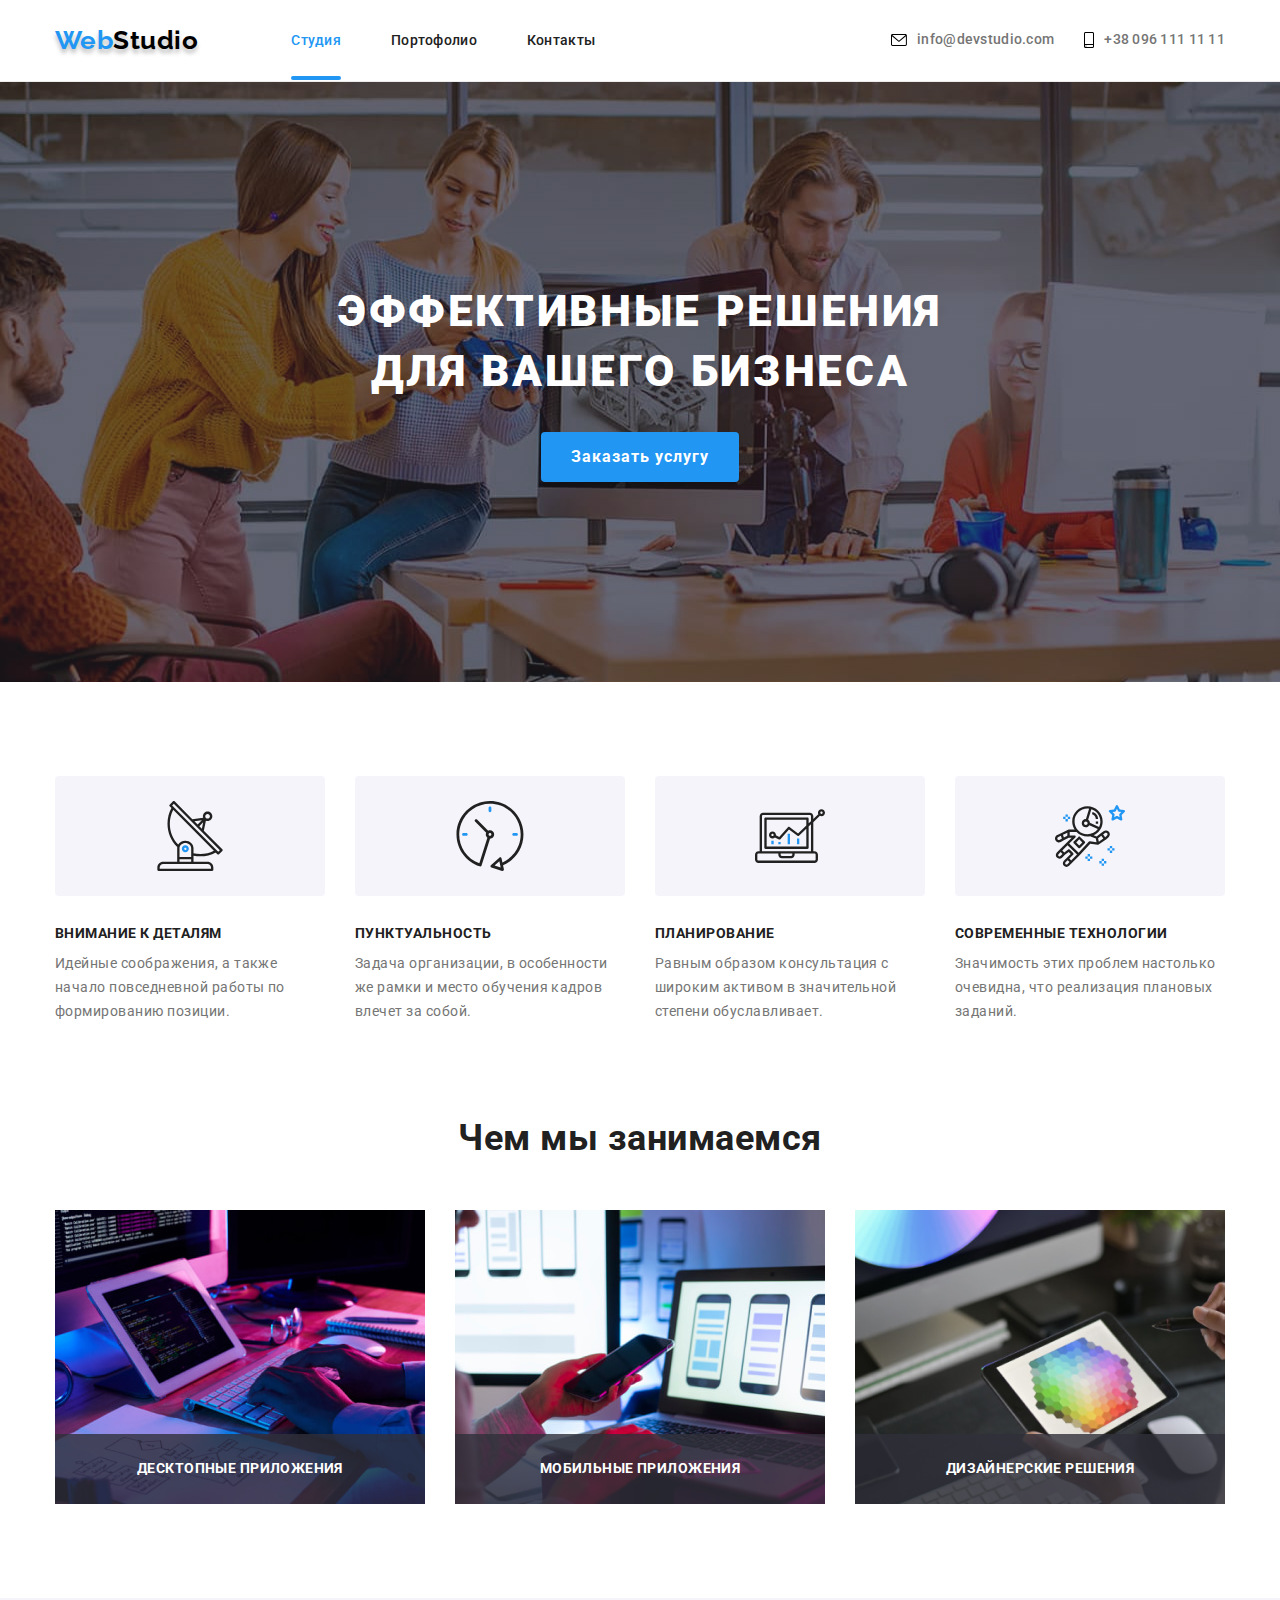
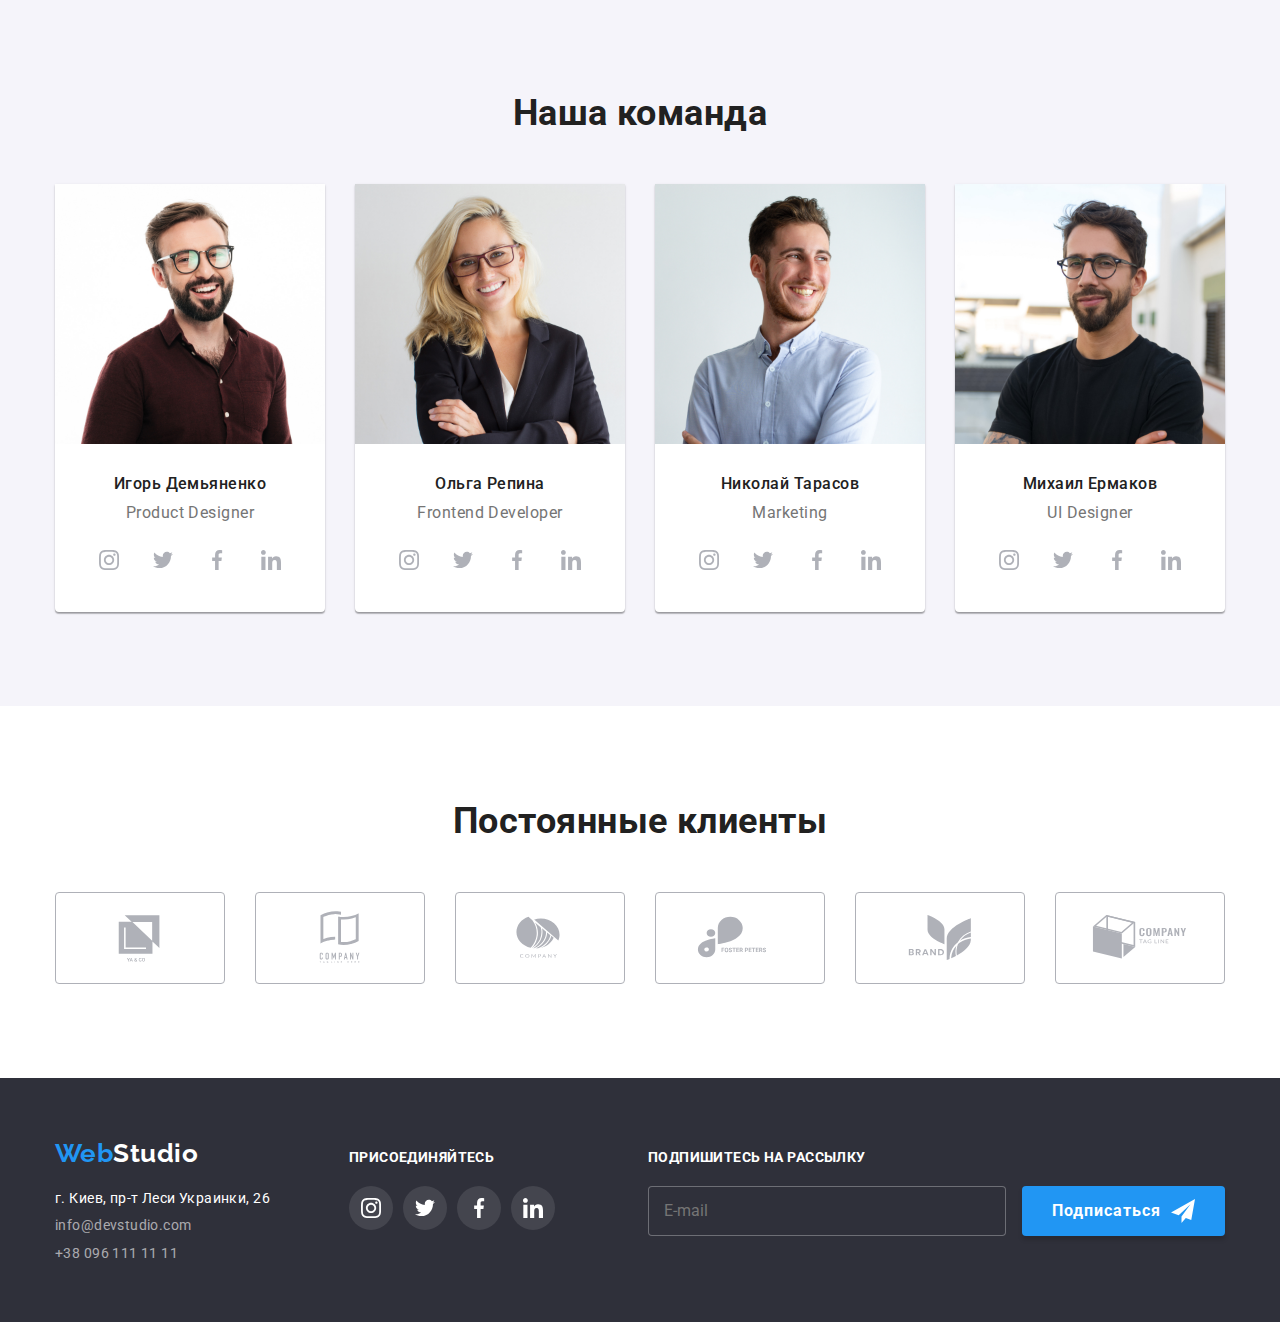
==== index.html @ 53c4ccf6 "Добавляет ДЗ7" ====
<!DOCTYPE html>
<html lang="ru">
<head>
    <meta charset="UTF-8">
    <meta http-equiv="X-UA-Compatible" content="IE=edge">
    <meta name="viewport" content="width=device-width, initial-scale=1.0">
    <title>Главная</title>
    <link rel="preconnect" href="https://fonts.googleapis.com">
    <link rel="preconnect" href="https://fonts.gstatic.com" crossorigin>
    <link href="https://fonts.googleapis.com/css2?family=Hurricane&family=Raleway:wght@700&family=Roboto:wght@400;500;700;900&display=swap"
        rel="stylesheet">
    <link rel="stylesheet" href="https://cdnjs.cloudflare.com/ajax/libs/modern-normalize/1.1.0/modern-normalize.min.css">
    <link rel="stylesheet" href="./css/main.min.css">
</head>
<body>


    <!--Шапка сайта-->
    <header class="page-header">
        <div class="container container__header">
            <a href="./index.html" class="logo"><span class="logo__web">Web</span>Studio</a>
            <nav>              
                <ul class="navigation">
                    <li class="navigation__item"><a href="./index.html" class="navigation__link navigation__link--current">Студия</a></li>
                    <li class="navigation__item"><a href="./portfolio.html" class="navigation__link">Портофолио</a></li>
                    <li class="navigation__item"><a href="" class="navigation__link">Контакты</a></li>
                </ul>
            </nav>
            <ul class="contacts-list">
                <li class="contacts-lis__item"><a href="mailto:info@devstudio.com" class="contacts-list__link">
                    <span class="contacts-list__icon">
                        <svg class="button-icon" width="16px" height="12px">
                            <use href="./images/icons.svg#icon-envelope"></use>
                        </svg>
                    </span>
                    info@devstudio.com</a></li>
                <li class="contacts-lis__item"><a href="tel:+380961111111" class="contacts-list__link">
                    <span class="contacts-list__icon">
                        <svg class="button-icon" width="10px" height="16px">
                            <use href="./images/icons.svg#icon-smartphone"></use>
                        </svg>
                    </span>
                    +38 096 111 11 11</a></li>
            </ul>
        </div>
    </header>

    <main>      
    <!--Основной заголовок сайта-->
    <section class="section-main">
        <div class="container">
            <h1 class="section-main__title">ЭФФЕКТИВНЫЕ РЕШЕНИЯ<br>ДЛЯ ВАШЕГО БИЗНЕСА</h1>
            <button type="button" class="button" data-modal-open>Заказать услугу</button>
        </div>
    </section>


    <!--Наши преимущества-->
    <section class="section">
        <div class="container">
            <h2 class="visually-hidden">Наши преимущества</h2>
            <ul class="advantages">
                <li class="advantages__item">
                    <div class="advantages__box">
                        <svg width="70px" height="70px">
                            <use href="./images/icons.svg#icon-antenna"></use>
                        </svg>
                    </div>
                    <h3 class="advantages__title">Внимание к деталям</h3>
                    <p class="advantages__text">Идейные соображения, а также начало повседневной работы по формированию позиции.</p>
                </li>

                <li class="advantages__item">
                    <div class="advantages__box">
                        <svg width="70px" height="70px">
                            <use href="./images/icons.svg#icon-clock"></use>
                        </svg>
                    </div>
                    <h3 class="advantages__title">Пунктуальность</h3>
                    <p class="advantages__text">Задача организации, в особенности же рамки и место обучения кадров влечет за собой.</p>
                </li>
                    
                <li class="advantages__item">
                    <div class="advantages__box">
                        <svg width="70px" height="70px">
                            <use href="./images/icons.svg#icon-diagram"></use>
                        </svg>
                    </div>
                    <h3 class="advantages__title">Планирование</h3>
                    <p class="advantages__text">Равным образом консультация с широким активом в значительной степени обуславливает.</p>
                </li>
                    
                <li class="advantages__item">
                    <div class="advantages__box">
                        <svg width="70px" height="70px">
                            <use href="./images/icons.svg#icon-astronaut"></use>
                        </svg>
                    </div>
                    <h3 class="advantages__title">Современные технологии</h3>
                    <p class="advantages__text">Значимость этих проблем настолько очевидна, что реализация плановых заданий.</p>
                </li>
            </ul>
        </div>
    </section>

    <!--Чем мы зпнимаемся-->
    <section class="section section--no-padding-top">
        <div class="container">
            <h2 class="section__title">Чем мы занимаемся</h2>
            <ul class="activity">
                <li class="activity__item"> 
                    <img src="./images/activities11.jpg" alt="Разработка сайтов"
                        width="370">
                    <div class="activity__card">
                        <p class="activity__content">Десктопные приложения</p>
                    </div>
                </li>

                <li class="activity__item">
                    <img src="./images/activities22.jpg" alt="Разработка мобильных приложений"
                        width="370">
                    <div class="activity__card">
                        <p class="activity__content">Мобильные приложения</p>
                    </div>
                </li>
                
                <li class="activity__item">
                    <img src="./images/activities33.jpg" alt="Разработка приложений для планшетов"
                        width="370">
                    <div class="activity__card">
                        <p class="activity__content">Дизайнерские решения</p>
                    </div>
                </li>
            </ul>
        </div>
    </section>
    
    <!--Наша команда-->
    <section class="section section--another-background">
        <div class="container">
            <h2 class="section__title">Наша команда</h2>
            <ul class="team">
                <li class="team-item">
                    <div>
                        <img src="./images/demyanenko.jpg" alt="Игорь Демьяненко"
                            width="270">
                    </div>
                    <div class="team__card">
                        <h3 class="team__title">Игорь Демьяненко</h3>
                        <p class="team__text">Product Designer</p>

                        <ul class="social">
                            <li class="social__item">
                                <a href="" class="social__link" aria-label="instagram">
                                    <span class="visually-hidden">Instagram</span>
                                    <svg class="social-icon" width="20px" height="20px">
                                        <use href="./images/icons.svg#icon-instagram"></use>
                                     </svg>
                                </a>
                            </li>

                            <li class="social__item">
                                <a href="" class="social__link" aria-label="twitter">
                                    <span class="visually-hidden">Twitter</span>
                                    <svg class="social-icon" width="20px" height="20px">
                                        <use href="./images/icons.svg#icon-twitter"></use>
                                    </svg>
                                </a>
                            </li>

                            <li class="social__item">
                                <a href="" class="social__link" aria-label="facebook">
                                    <span class="visually-hidden">Facebook</span>
                                    <svg class="social-icon" width="20px" height="20px">
                                        <use href="./images/icons.svg#icon-facebook"></use>
                                    </svg>
                                </a>
                            </li>

                            <li class="social__item">
                                <a href="" class="social__link" aria-label="linkedin">
                                    <span class="visually-hidden">Linkedin</span>
                                    <svg class="social-icon" width="20px" height="20px">
                                        <use href="./images/icons.svg#icon-linkedin"></use>
                                    </svg>
                                </a>
                            </li>

                        </ul>
                    </div>
                </li>

                <li class="team-item">
                    <div>
                        <img src="./images/repina.jpg" alt="Ольга Репина"
                                width="270">
                    </div>
                    <div class="team__card">
                        <h3 class="team__title">Ольга Репина</h3>
                        <p class="team__text">Frontend Developer</p>

                        <ul class="social">
                            <li class="social__item">
                                <a href="" class="social__link" aria-label="instagram">
                                    <span class="visually-hidden">Instagram</span>
                                    <svg class="social-icon" width="20px" height="20px">
                                        <use href="./images/icons.svg#icon-instagram"></use>
                                    </svg>
                                </a>
                            </li>
                        
                            <li class="social__item">
                                <a href="" class="social__link" aria-label="twitter">
                                    <span class="visually-hidden">Twitter</span>
                                    <svg class="social-icon" width="20px" height="20px">
                                        <use href="./images/icons.svg#icon-twitter"></use>
                                    </svg>
                                </a>
                            </li>
                        
                            <li class="social__item">
                                <a href="" class="social__link" aria-label="facebook">
                                    <span class="visually-hidden">Facebook</span>
                                    <svg class="social-icon" width="20px" height="20px">
                                        <use href="./images/icons.svg#icon-facebook"></use>
                                    </svg>
                                </a>
                            </li>
                        
                            <li class="social__item">
                                <a href="" class="social__link" aria-label="linkedin">
                                    <span class="visually-hidden">Linkedin</span>
                                    <svg class="social-icon" width="20px" height="20px">
                                        <use href="./images/icons.svg#icon-linkedin"></use>
                                    </svg>
                                </a>
                            </li>
                        </ul>

                    </div>
                </li>

                <li class="team-item">
                    <div>
                        <img src="./images/trasov.jpg" alt="Николай Тарасов"
                                width="270">
                    </div>
                    <div class="team__card">
                        <h3 class="team__title">Николай Тарасов</h3>
                        <p class="team__text">Marketing</p>

                        <ul class="social">
                            <li class="social__item">
                                <a href="" class="social__link" aria-label="instagram">
                                    <span class="visually-hidden">Instagram</span>
                                    <svg class="social-icon" width="20px" height="20px">
                                        <use href="./images/icons.svg#icon-instagram"></use>
                                    </svg>
                                </a>
                            </li>
                        
                            <li class="social__item">
                                <a href="" class="social__link" aria-label="twitter">
                                    <span class="visually-hidden">Twitter</span>
                                    <svg class="social-icon" width="20px" height="20px">
                                        <use href="./images/icons.svg#icon-twitter"></use>
                                    </svg>
                                </a>
                            </li>
                        
                            <li class="social__item">
                                <a href="" class="social__link" aria-label="facebook">
                                    <span class="visually-hidden">Facebook</span>
                                    <svg class="social-icon" width="20px" height="20px">
                                        <use href="./images/icons.svg#icon-facebook"></use>
                                    </svg>
                                </a>
                            </li>
                        
                            <li class="social__item">
                                <a href="" class="social__link" aria-label="linkedin">
                                    <span class="visually-hidden">Linkedin</span>
                                    <svg class="social-icon" width="20px" height="20px">
                                        <use href="./images/icons.svg#icon-linkedin"></use>
                                    </svg>
                                </a>
                            </li>
                        </ul>

                    </div>
                </li>

                <li class="team-item">
                    <div>
                        <img src="./images/ermakov.jpg" alt="Михаил Ермаков"
                                width="270">
                    </div>
                    <div class="team__card">
                        <h3 class="team__title">Михаил Ермаков</h3>
                        <p class="team__text">UI Designer</p>

                        <ul class="social">
                            <li class="social__item">
                                <a href="" class="social__link" aria-label="instagram">
                                    <span class="visually-hidden">Instagram</span>
                                    <svg class="social-icon" width="20px" height="20px">
                                        <use href="./images/icons.svg#icon-instagram"></use>
                                    </svg>
                                </a>
                            </li>
                        
                            <li class="social__item">
                                <a href="" class="social__link" aria-label="twitter">
                                    <span class="visually-hidden">Twitter</span>
                                    <svg class="social-icon" width="20px" height="20px">
                                        <use href="./images/icons.svg#icon-twitter"></use>
                                    </svg>
                                </a>
                            </li>
                        
                            <li class="social__item">
                                <a href="" class="social__link" aria-label="facebook">
                                    <span class="visually-hidden">Facebook</span>
                                    <svg class="social-icon" width="20px" height="20px">
                                        <use href="./images/icons.svg#icon-facebook"></use>
                                    </svg>
                                </a>
                            </li>
                        
                            <li class="social__item">
                                <a href="" class="social__link" aria-label="linkedin">
                                    <span class="visually-hidden">Linkedin</span>
                                    <svg class="social-icon" width="20px" height="20px">
                                        <use href="./images/icons.svg#icon-linkedin"></use>
                                    </svg>
                                </a>
                            </li>
                        </ul>

                    </div>
                </li>

            </ul>
        </div>
    </section>
    
<!-- Постоянные клиенты -->
    <section class="section">
        <div class="container">
            <h2 class="section__title">Постоянные клиенты</h2>
            <ul class="clients">
                <li class="clients__item">
                    <a href="" class="clients__link" aria-label="client1">
                        <span class="visually-hidden">Client1</span>
                        <svg class="icon" width="106px" height="60px">
                            <use href="./images/icons.svg#icon-client1"></use>
                        </svg>
                    </a>
                </li>

                <li class="clients__item">
                    <a href="" class="clients__link" aria-label="client2">
                        <span class="visually-hidden">Client2</span>
                        <svg class="icon" width="106px" height="60px">
                            <use href="./images/icons.svg#icon-client2"></use>
                        </svg>
                    </a>
                </li>

                <li class="clients__item">
                    <a href="" class="clients__link" aria-label="client3">
                        <span class="visually-hidden">Client3</span>
                        <svg class="icon" width="106px" height="60px">
                            <use href="./images/icons.svg#icon-client3"></use>
                        </svg>
                    </a>
                </li>

                <li class="clients__item">
                    <a href="" class="clients__link" aria-label="client4">
                        <span class="visually-hidden">Client4</span>
                        <svg class="icon" width="106px" height="60px">
                            <use href="./images/icons.svg#icon-client4"></use>
                        </svg>
                    </a>
                </li>

                <li class="clients__item">
                    <a href="" class="clients__link" aria-label="client5">
                        <span class="visually-hidden">Client5</span>
                        <svg class="icon" width="106px" height="60px">
                            <use href="./images/icons.svg#icon-client5"></use>
                        </svg>
                    </a>
                </li>

                <li class="clients__item">
                    <a href="" class="clients__link" aria-label="client6">
                        <span class="visually-hidden">Client6</span>
                        <svg class="icon" width="106px" height="60px">
                            <use href="./images/icons.svg#icon-client6"></use>
                        </svg>
                    </a>
                </li>
            </ul>

        </div>
    </section>
    </main>

    <!--Подвал с контактами-->
    <footer class="section-footer">
        <div class="container container--footer">
            <div class="container-contacts">
                <a href="./index.html" class="logo-footer"><span class="logo__web">Web</span>Studio</a>
                    <address>
                        <ul class="footer-contacts">
                            <li class="footer-contacts__item">
                                <a href="https://www.google.com.ua/maps/place/%D0%B1%D1%83%D0%BB.+%D0%9B%D0%B5%D1%81%D0%B8+%D0%A3%D0%BA%D1%80%D0%B0%D0%B8%D0%BD%D0%BA%D0%B8,+26,+%D0%9A%D0%B8%D0%B5%D0%B2,+02000/@50.4265807,30.5361971,17z/data=!3m1!4b1!4m5!3m4!1s0x40d4cf0e033ecbe9:0x57a4dffefec77da0!8m2!3d50.4265807!4d30.5383859?hl=ru"
                                    target="_blank" title="Карта Google" class="footer-contacts__address">г. Киев, пр-т Леси Украинки, 26 </a>
                            </li>
                            <li class="footer-contacts__item">
                                <a href="mailto:info@devstudio.com" class="footer-contacts__link">info@devstudio.com</a><br />
                            </li>
                            <li class="footer-contacts__item">
                                <a href="tel:+380961111111" class="footer-contacts__link">+38 096 111 11 11</a>
                            </li>
                        </ul>
                    </address>
            </div>
           
            <div class="footer-join">
                <p class="footer-join__title">Присоединяйтесь</p>
                <ul class="social">
                    <li class="social__item">
                        <a href="" class="footer-join__icon" aria-label="instagram">
                            <span class="visually-hidden">Instagram</span>
                            <svg class="social-icon" width="20px" height="20px">
                                <use href="./images/icons.svg#icon-instagram"></use>
                            </svg>
                        </a>
                    </li>
                
                    <li class="social__item">
                        <a href="" class="footer-join__icon" aria-label="twitter">
                            <span class="visually-hidden">Twitter</span>
                            <svg class="social-icon" width="20px" height="20px">
                                <use href="./images/icons.svg#icon-twitter"></use>
                            </svg>
                        </a>
                    </li>
                
                    <li class="social__item">
                        <a href="" class="footer-join__icon" aria-label="facebook">
                            <span class="visually-hidden">Facebook</span>
                            <svg class="social-icon" width="20px" height="20px">
                                <use href="./images/icons.svg#icon-facebook"></use>
                            </svg>
                        </a>
                    </li>
                
                    <li class="social__item">
                        <a href="" class="footer-join__icon" aria-label="linkedin">
                            <span class="visually-hidden">Linkedin</span>
                            <svg class="social-icon" width="20px" height="20px">
                                <use href="./images/icons.svg#icon-linkedin"></use>
                            </svg>
                        </a>
                    </li>
                </ul>
            </div>

            <!-- Подписка в футере -->
            <div class="subscription">
                <p class="footer-join__title">Подпишитесь на рассылку</p>
                <form>
                    <label for="email"></label>
                    <input class="subscription__input" type="email" name="subscription" id="email" placeholder="E-mail">
                    <button class="button" type="submit">
                        Подписаться
                        <svg class="button-icon social-icon--left" width="24px" height="24px">
                            <use href="./images/icons.svg#icon-send"></use>
                        </svg>
                    </button>
                </form>
            </div>

        </div>
    </footer>

    <!-- Модальное окно -->
    <div class="backdrop is-hidden" data-modal>
        <div class="modal">
            <button class="button-close" data-modal-close> 
                <svg class="button-close__icon" width="18px" height="18px">
                <use href="./images/icons.svg#icon-close"></use>
            </svg>
            </button>
            <h2 class="modal__title">Оставьте свои данные, мы вам перезвоним</h2>
            <form class="form">
                <div class="form-field">
                    <label class="form-field__label" for="name">Имя</label>
                    <div class="form-field__block">
                        <input class="form-field__input" type="text" name="username" id="name">
                        <svg class="form-field__icon" width="12px" height="12px">
                            <use href="./images/icons.svg#icon-name"></use>
                        </svg>
                    </div>
                </div>

                <div class="form-field">
                    <label class="form-field__label" for="tel">Телефон</label>
                    <div class="form-field__block">
                        <input class="form-field__input" type="tel" name="phone-numbe" id="tel">
                        <svg class="form-field__icon" width="12px" height="12px">
                            <use href="./images/icons.svg#icon-tell"></use>
                        </svg>
                    </div>
                </div>

                <div class="form-field">
                    <label class="form-field__label" for="mail">Почта</label>
                    <div class="form-field__block">
                        <input class="form-field__input" type="email" name="email" id="mail">
                        <svg class="form-field__icon" width="12px" height="12px">
                            <use href="./images/icons.svg#icon-mail"></use>
                        </svg>
                    </div>
                </div>

                <div class="form-field form-field--comment">
                    <label class="form-field__label" for="comment">Комментарий</label>
                    <textarea class="form-field__textarea" name="comment" id="comment" placeholder="Введите текст"></textarea>
                </div>

                <div class="form-checkbox">
                    <label class="form-checkbox__label" for="agreement">
                        <input class="form-checkbox__input" type="checkbox" name="agreement" value="yes" id="agreement">
                        <svg class="form-checkbox__icon" width="16px" height="15px">
                            <use href="./images/icons.svg#icon-check"></use>
                        </svg>
                        Соглашаюсь с рассылкой и принимаю <a class="form-checkbox__link" href=""> Условия договора</a>
                    </label>
                </div>

                <button class="button button--modal" type="submit">Отправить</button>

            </form>
        </div>
    </div>

    <script src="./js/modal.js"></script>

</body>
</html>
---- css/main.min.css ----
html{-webkit-box-sizing:border-box;box-sizing:border-box}*,*::before *::after{-webkit-box-sizing:inherit;box-sizing:inherit}body{background-color:#fff;color:#757575;font-family:'Roboto', sans-serif;letter-spacing:0.03em}img{display:block;max-width:100%;height:auto}button{font-family:inherit;cursor:pointer}.container{width:100%;max-width:1200px;padding-left:15px;padding-right:15px;margin-left:auto;margin-right:auto}.section,.section--another-background{padding-top:94px;padding-bottom:94px}.social-icon,.social-icon--left,.icon{fill:currentColor}.navigation,.contacts-list,.advantages,.activity,.team,.social,.clients,.footer-contacts,.button-list,.card-list{padding:0;margin:0;list-style:none}.logo,.logo-footer{color:#000;text-decoration:none;font-family:'Raleway', sans-serif;font-weight:700;font-size:26px;line-height:1.19}.visually-hidden{position:absolute;width:1px;height:1px;margin:-1px;padding:0px;border:0px;white-space:nowrap;-webkit-clip-path:inset(100%);clip-path:inset(100%);clip:rect(0 0 0 0);overflow:hidden}.page-header{padding-top:25px;padding-bottom:25px;border-bottom:1px solid #ECECEC}.container__header{display:-webkit-box;display:-ms-flexbox;display:flex;-webkit-box-align:center;-ms-flex-align:center;align-items:center}.navigation{display:-webkit-box;display:-ms-flexbox;display:flex;-webkit-box-align:center;-ms-flex-align:center;align-items:center}.navigation__item:not(:last-child){margin-right:50px}.navigation__link{color:#212121;text-decoration:none;font-weight:500;font-size:14px;line-height:1.14;letter-spacing:0.02em;padding-top:32px;padding-bottom:32px;-webkit-transition-property:color;transition-property:color;-webkit-transition-duration:250ms;transition-duration:250ms;-webkit-transition-timing-function:cubic-bezier(0.4, 0, 0.2, 1);transition-timing-function:cubic-bezier(0.4, 0, 0.2, 1)}.navigation__link:hover,.navigation__link:focus{position:relative;color:#2196f3}.navigation__link--current{position:relative;color:#2196f3}.navigation__link--current::after{content:'';position:absolute;left:0;bottom:0;display:block;width:100%;height:4px;background-color:#2196f3;border-radius:2px}.contacts-list{display:-webkit-box;display:-ms-flexbox;display:flex;margin-left:auto}.contacts-list__icon{display:-webkit-box;display:-ms-flexbox;display:flex;margin-right:10px}.contacts-lis__item:not(:last-child){margin-right:30px}.contacts-list__link{display:-webkit-box;display:-ms-flexbox;display:flex;-webkit-box-align:center;-ms-flex-align:center;align-items:center;color:#757575;text-decoration:none;font-weight:500;font-size:14px;line-height:1.14;letter-spacing:0.02em;-webkit-transition-property:color;transition-property:color;-webkit-transition-duration:250ms;transition-duration:250ms;-webkit-transition-timing-function:cubic-bezier(0.4, 0, 0.2, 1);transition-timing-function:cubic-bezier(0.4, 0, 0.2, 1)}.contacts-list__link:hover,.contacts-list__link:focus{color:#2196f3}.logo{margin-right:93px;text-shadow:0px 4px 4px rgba(0,0,0,0.25)}.logo__web{color:#2196f3}.logo-footer{color:#fff;margin-bottom:20px;display:-webkit-box;display:-ms-flexbox;display:flex}.section-main__title{color:#fff;font-weight:900;font-size:44px;line-height:1.36;letter-spacing:0.06em;text-transform:uppercase;margin-top:0px;margin-bottom:30px}.section-main{max-width:1600px;margin-right:auto;margin-left:auto;padding:200px 0;text-align:center;background-color:#C4C4C4;background-image:-webkit-gradient(linear, left top, right top, from(rgba(47,48,58,0.4)), to(rgba(47,48,58,0.4))),url("../images/hero.jpg");background-image:linear-gradient(to right, rgba(47,48,58,0.4), rgba(47,48,58,0.4)),url("../images/hero.jpg");background-repeat:no-repeat;background-size:cover;background-position:center}.button,.button--secondary{display:-webkit-inline-box;display:-ms-inline-flexbox;display:inline-flex;-webkit-box-align:center;-ms-flex-align:center;align-items:center;text-align:center;margin-right:auto;margin-left:auto;padding:10px 30px;font-weight:700;font-size:16px;line-height:1.88;letter-spacing:0.06em;color:#fff;background-color:#2196f3;-webkit-box-shadow:0px 4px 4px rgba(0,0,0,0.15);box-shadow:0px 4px 4px rgba(0,0,0,0.15);border-radius:4px;border:none;-webkit-transition-property:background-color;transition-property:background-color;-webkit-transition-duration:250ms;transition-duration:250ms;-webkit-transition-timing-function:cubic-bezier(0.4, 0, 0.2, 1);transition-timing-function:cubic-bezier(0.4, 0, 0.2, 1)}.button:hover,.button--secondary:hover,.button:focus,.button--secondary:focus{background-color:#188CE8}.advantages{display:-webkit-box;display:-ms-flexbox;display:flex}.advantages__item:not(:last-child){margin-right:30px}.advantages__box{display:-webkit-box;display:-ms-flexbox;display:flex;-webkit-box-pack:center;-ms-flex-pack:center;justify-content:center;-webkit-box-align:center;-ms-flex-align:center;align-items:center;width:270px;height:120px;background-color:#f5f4fa;border-radius:4px;margin-bottom:30px;margin-top:0px}.advantages__title{color:#212121;font-weight:700;font-size:14px;line-height:1.14;text-transform:uppercase;margin-top:0px;margin-bottom:10px}.advantages__text{font-size:14px;line-height:1.71;margin-top:0px;margin-bottom:0px}.section--no-padding-top{padding-top:0px}.section__title{color:#212121;font-weight:700;font-size:36px;line-height:1.17;text-align:center;margin-top:0px;margin-bottom:50px}.activity{display:-webkit-box;display:-ms-flexbox;display:flex;-webkit-box-pack:justify;-ms-flex-pack:justify;justify-content:space-between}.activity__content{font-weight:700;font-size:14px;line-height:1.14;letter-spacing:0.03em;text-transform:uppercase;color:#fff;margin:0px}.activity__item{position:relative}.activity__card{display:-webkit-box;display:-ms-flexbox;display:flex;-webkit-box-align:center;-ms-flex-align:center;align-items:center;-webkit-box-pack:center;-ms-flex-pack:center;justify-content:center;width:370px;height:70px;background:rgba(47,48,58,0.8);position:absolute;bottom:0;right:0}.section--another-background{background-color:#f5f4fa}.team{display:-webkit-box;display:-ms-flexbox;display:flex}.team-item{background:#fff;-webkit-box-shadow:0px 1px 3px rgba(0,0,0,0.12),0px 1px 1px rgba(0,0,0,0.14),0px 2px 1px rgba(0,0,0,0.2);box-shadow:0px 1px 3px rgba(0,0,0,0.12),0px 1px 1px rgba(0,0,0,0.14),0px 2px 1px rgba(0,0,0,0.2);border-radius:0px 0px 4px 4px}.team-item:not(:last-child){margin-right:30px}.team__card{padding-top:30px;padding-bottom:30px}.team__title{color:#212121;font-weight:500;font-size:16px;line-height:1.19;text-align:center;margin-top:0px;margin-bottom:10px}.team__text{font-size:16px;line-height:1.19;text-align:center;margin-top:0px;margin-bottom:16px}.social{display:-webkit-box;display:-ms-flexbox;display:flex;-webkit-box-pack:center;-ms-flex-pack:center;justify-content:center}.social__link,.footer-join__icon{display:-webkit-box;display:-ms-flexbox;display:flex;-webkit-box-pack:center;-ms-flex-pack:center;justify-content:center;-webkit-box-align:center;-ms-flex-align:center;align-items:center;margin:0px;padding:0px;width:44px;height:44px;border:none;border-radius:50%;background-color:#fff;color:#AFB1B8;-webkit-transition-property:background-color, color;transition-property:background-color, color;-webkit-transition-duration:250ms;transition-duration:250ms;-webkit-transition-timing-function:cubic-bezier(0.4, 0, 0.2, 1);transition-timing-function:cubic-bezier(0.4, 0, 0.2, 1)}.social__link:hover,.footer-join__icon:hover,.social__link:focus,.footer-join__icon:focus{background-color:#2196f3;color:#fff}.social__item:not(:last-child){margin-right:10px}.clients{display:-webkit-box;display:-ms-flexbox;display:flex;-webkit-box-pack:center;-ms-flex-pack:center;justify-content:center}.clients__link{display:-webkit-box;display:-ms-flexbox;display:flex;-webkit-box-pack:center;-ms-flex-pack:center;justify-content:center;-webkit-box-align:center;-ms-flex-align:center;align-items:center;margin:0px;padding:0px;width:170px;height:92px;background-color:#fff;border:1px solid #AFB1B8;border-radius:4px;color:#AFB1B8;-webkit-transition-property:border, color;transition-property:border, color;-webkit-transition-duration:250ms;transition-duration:250ms;-webkit-transition-timing-function:cubic-bezier(0.4, 0, 0.2, 1);transition-timing-function:cubic-bezier(0.4, 0, 0.2, 1)}.clients__link:hover,.clients__link:focus{border:1px solid #2196f3;color:#2196f3}.clients__item:not(:last-child){margin-right:30px}.section-footer{background-color:#2f303a;padding-top:60px;padding-bottom:60px}.container--footer{display:-webkit-box;display:-ms-flexbox;display:flex;-webkit-box-align:baseline;-ms-flex-align:baseline;align-items:baseline}.container-contacts{margin-right:70px;-webkit-box-flex:1;-ms-flex-positive:1;flex-grow:1}.footer-contacts__item:not(:last-child){margin-bottom:9px}.footer-contacts__link{font-style:normal;font-size:14px;letter-spacing:0.03em;color:rgba(255,255,255,0.6);text-decoration:none;-webkit-transition-property:color;transition-property:color;-webkit-transition-duration:250ms;transition-duration:250ms;-webkit-transition-timing-function:cubic-bezier(0.4, 0, 0.2, 1);transition-timing-function:cubic-bezier(0.4, 0, 0.2, 1)}.footer-contacts__link:hover,.footer-contacts__link:focus{color:#2196f3}.footer-contacts__address{font-style:normal;color:#fff;font-size:14px;letter-spacing:0.03em;text-decoration:none;-webkit-transition-property:color;transition-property:color;-webkit-transition-duration:250ms;transition-duration:250ms;-webkit-transition-timing-function:cubic-bezier(0.4, 0, 0.2, 1);transition-timing-function:cubic-bezier(0.4, 0, 0.2, 1)}.footer-contacts__address:hover,.footer-contacts__address:focus{color:#2196f3}.footer-join{margin-right:93px}.footer-join__title{font-weight:700;font-size:14px;line-height:1.14;letter-spacing:0.03em;text-transform:uppercase;color:#fff;margin-bottom:20px;margin-top:0px}.footer-join__icon{background-color:rgba(255,255,255,0.1);color:#fff}.subscription__input{width:358px;height:50px;padding:15px;border:1px solid rgba(255,255,255,0.3);border-radius:4px;font-size:16px;color:rgba(255,255,255,0.6);background-color:#2f303a;margin-right:12px}.social-icon--left{margin-left:10px}.backdrop{position:fixed;top:0;left:0;width:100%;height:100%;background:rgba(0,0,0,0.2);opacity:1;-webkit-transition:opacity 250ms cubic-bezier(0.4, 0, 0.2, 1),visibility 250ms cubic-bezier(0.4, 0, 0.2, 1);transition:opacity 250ms cubic-bezier(0.4, 0, 0.2, 1),visibility 250ms cubic-bezier(0.4, 0, 0.2, 1)}.backdrop.is-hidden{opacity:0;pointer-events:none;visibility:hidden;overflow:auto}.backdrop.is-hidden .modal{-webkit-transform:translate(-50%, -50%) scale(0.9);transform:translate(-50%, -50%) scale(0.9)}.modal{position:absolute;top:50%;left:50%;width:528px;padding:40px;background:#fff;-webkit-box-shadow:0px 1px 3px rgba(0,0,0,0.12),0px 1px 1px rgba(0,0,0,0.14),0px 2px 1px rgba(0,0,0,0.2);box-shadow:0px 1px 3px rgba(0,0,0,0.12),0px 1px 1px rgba(0,0,0,0.14),0px 2px 1px rgba(0,0,0,0.2);border-radius:4px;-webkit-transform:translate(-50%, -50%) scale(1);transform:translate(-50%, -50%) scale(1);-webkit-transition:-webkit-transform 250ms cubic-bezier(0.4, 0, 0.2, 1);transition:-webkit-transform 250ms cubic-bezier(0.4, 0, 0.2, 1);transition:transform 250ms cubic-bezier(0.4, 0, 0.2, 1);transition:transform 250ms cubic-bezier(0.4, 0, 0.2, 1), -webkit-transform 250ms cubic-bezier(0.4, 0, 0.2, 1)}.button-close{position:absolute;top:8px;right:8px;display:-webkit-box;display:-ms-flexbox;display:flex;-webkit-box-align:center;-ms-flex-align:center;align-items:center;-webkit-box-pack:center;-ms-flex-pack:center;justify-content:center;width:30px;height:30px;border:1px solid rgba(0,0,0,0.1);border-radius:50%;padding:0;background-color:#fff}.button-close__icon{fill:#212121;-webkit-transition-property:fill;transition-property:fill;-webkit-transition-duration:250ms;transition-duration:250ms;-webkit-transition-timing-function:cubic-bezier(0.4, 0, 0.2, 1);transition-timing-function:cubic-bezier(0.4, 0, 0.2, 1)}.button-close:hover .button-close__icon,.button-close:focus .button-close__icon{fill:#2196f3}.modal__title{text-align:center;font-style:normal;font-weight:700;font-size:20px;line-height:1.15;letter-spacing:0.03em;color:#212121;margin-top:0px;margin-bottom:12px}.form-field{display:-webkit-box;display:-ms-flexbox;display:flex;-webkit-box-orient:vertical;-webkit-box-direction:normal;-ms-flex-direction:column;flex-direction:column;margin-bottom:10px}.form-field__label{font-size:12px;line-height:1.17;letter-spacing:0.01em;color:#757575;margin-bottom:4px}.form-field__input{padding:11px 12px 11px 42px;border:1px solid rgba(33,33,33,0.2);-webkit-box-sizing:border-box;box-sizing:border-box;border-radius:4px;width:100%;-webkit-transition-property:border;transition-property:border;-webkit-transition-duration:250ms;transition-duration:250ms;-webkit-transition-timing-function:cubic-bezier(0.4, 0, 0.2, 1);transition-timing-function:cubic-bezier(0.4, 0, 0.2, 1)}.form-field__input:hover,.form-field__input:focus{border:1px solid #2196f3}.form-field--comment{margin-bottom:20px}.form-field__block{position:relative;display:-webkit-box;display:-ms-flexbox;display:flex}.form-field__icon{position:absolute;top:50%;left:15px;-webkit-transform:translateY(-50%);transform:translateY(-50%);fill:#212121;-webkit-transition-property:fill;transition-property:fill;-webkit-transition-duration:250ms;transition-duration:250ms;-webkit-transition-timing-function:cubic-bezier(0.4, 0, 0.2, 1);transition-timing-function:cubic-bezier(0.4, 0, 0.2, 1)}.form-field__input:hover ~ .form-field__icon,.form-field__input:focus ~ .form-field__icon{fill:#2196f3}.form-field__textarea{padding:12px 16px;border:1px solid rgba(33,33,33,0.2);-webkit-box-sizing:border-box;box-sizing:border-box;border-radius:4px;resize:none;height:120px;-webkit-transition-property:border;transition-property:border;-webkit-transition-duration:250ms;transition-duration:250ms;-webkit-transition-timing-function:cubic-bezier(0.4, 0, 0.2, 1);transition-timing-function:cubic-bezier(0.4, 0, 0.2, 1)}.form-field__textarea:hover,.form-field__textarea:focus{border:1px solid #2196f3}.form-field__textarea::-webkit-input-placeholder{font-size:12px;line-height:1.17;letter-spacing:0.01em;color:rgba(117,117,117,0.5)}.form-field__textarea:-ms-input-placeholder{font-size:12px;line-height:1.17;letter-spacing:0.01em;color:rgba(117,117,117,0.5)}.form-field__textarea::-ms-input-placeholder{font-size:12px;line-height:1.17;letter-spacing:0.01em;color:rgba(117,117,117,0.5)}.form-field__textarea::placeholder{font-size:12px;line-height:1.17;letter-spacing:0.01em;color:rgba(117,117,117,0.5)}.form-checkbox{margin-bottom:30px}.form-checkbox__label{display:-webkit-box;display:-ms-flexbox;display:flex;-webkit-box-align:center;-ms-flex-align:center;align-items:center;-webkit-box-pack:center;-ms-flex-pack:center;justify-content:center;font-size:14px;line-height:1.71;letter-spacing:0.03em;color:#757575}.form-checkbox__link{color:#2196f3;padding-left:2px}.form-checkbox__icon{border:1px solid #212121;border-radius:2px;fill:#fff;margin-right:7px}.form-checkbox__input:checked+.form-checkbox__icon{fill:#fff;background-color:#2196f3;border-color:#2196f3;background-origin:border-box}.form-checkbox__input{position:absolute;width:1px;height:1px;margin:-1px;padding:0px;border:0px;white-space:nowrap;-webkit-clip-path:inset(100%);clip-path:inset(100%);clip:rect(0 0 0 0);overflow:hidden}.button--modal{display:block;padding:10px 55px}.button-list{display:-webkit-box;display:-ms-flexbox;display:flex;-webkit-box-pack:center;-ms-flex-pack:center;justify-content:center;margin-bottom:51px}.button-list__item:not(:last-child){margin-right:8px}.button--secondary{color:#212121;background-color:#f5f4fa;font-weight:500;font-size:16px;line-height:1.63;padding:6px 22px;-webkit-transition-property:color, background-color, -webkit-box-shadow;transition-property:color, background-color, -webkit-box-shadow;transition-property:color, background-color, box-shadow;transition-property:color, background-color, box-shadow, -webkit-box-shadow;-webkit-transition-duration:250ms;transition-duration:250ms;-webkit-transition-timing-function:cubic-bezier(0.4, 0, 0.2, 1);transition-timing-function:cubic-bezier(0.4, 0, 0.2, 1)}.button--secondary:hover,.button--secondary:focus{color:#fff;background-color:#2196f3;-webkit-box-shadow:0px 3px 1px rgba(0,0,0,0.1),0px 1px 2px rgba(0,0,0,0.08),0px 2px 2px rgba(0,0,0,0.12);box-shadow:0px 3px 1px rgba(0,0,0,0.1),0px 1px 2px rgba(0,0,0,0.08),0px 2px 2px rgba(0,0,0,0.12)}.card-list{display:-webkit-box;display:-ms-flexbox;display:flex;-ms-flex-wrap:wrap;flex-wrap:wrap}.card-list__item{-ms-flex-preferred-size:calc((100% - 60px) / 3);flex-basis:calc((100% - 60px) / 3);margin-right:30px;margin-bottom:30px}.card-list__item:nth-child(3n){margin-right:0}.card-list__item:nth-last-child(-n+3){margin-bottom:0}.card-work{display:block;color:#757575;text-decoration:none;background-color:#fff;border:1px solid #EEEEEE;-webkit-box-sizing:border-box;box-sizing:border-box;-webkit-transition-property:-webkit-box-shadow;transition-property:-webkit-box-shadow;transition-property:box-shadow;transition-property:box-shadow, -webkit-box-shadow;-webkit-transition-duration:250ms;transition-duration:250ms;-webkit-transition-timing-function:cubic-bezier(0.4, 0, 0.2, 1);transition-timing-function:cubic-bezier(0.4, 0, 0.2, 1)}.card-work:hover,.card-work:focus{-webkit-box-shadow:0px 1px 1px rgba(0,0,0,0.12),0px 4px 4px rgba(0,0,0,0.06),1px 4px 6px rgba(0,0,0,0.16);box-shadow:0px 1px 1px rgba(0,0,0,0.12),0px 4px 4px rgba(0,0,0,0.06),1px 4px 6px rgba(0,0,0,0.16)}.card-work__article{padding:20px 24px}.card-work__title{color:#212121;font-weight:700;font-size:18px;line-height:2;letter-spacing:0.06em;margin-top:0px;margin-bottom:4px}.card-work__category{font-size:16px;line-height:1.88;margin-top:0px;margin-bottom:0px}.card-work__thumb{position:relative;overflow:hidden}.card-work__description{font-weight:400;font-size:18px;line-height:1.56;letter-spacing:0.03em;color:#fff}.card-work___overlay{position:absolute;top:0;left:0;display:-webkit-box;display:-ms-flexbox;display:flex;-webkit-box-align:center;-ms-flex-align:center;align-items:center;-webkit-box-pack:center;-ms-flex-pack:center;justify-content:center;padding:63px 24px;width:100%;height:100%;background-color:rgba(33,150,243,0.9);-webkit-transform:translateY(100%);transform:translateY(100%);-webkit-transition:-webkit-transform 250ms cubic-bezier(0.4, 0, 0.2, 1);transition:-webkit-transform 250ms cubic-bezier(0.4, 0, 0.2, 1);transition:transform 250ms cubic-bezier(0.4, 0, 0.2, 1);transition:transform 250ms cubic-bezier(0.4, 0, 0.2, 1), -webkit-transform 250ms cubic-bezier(0.4, 0, 0.2, 1)}.card-work:hover .card-work___overlay,.card-work:focus .card-work___overlay{-webkit-transform:translateY(0);transform:translateY(0)}
/*# sourceMappingURL=main.min.css.map */
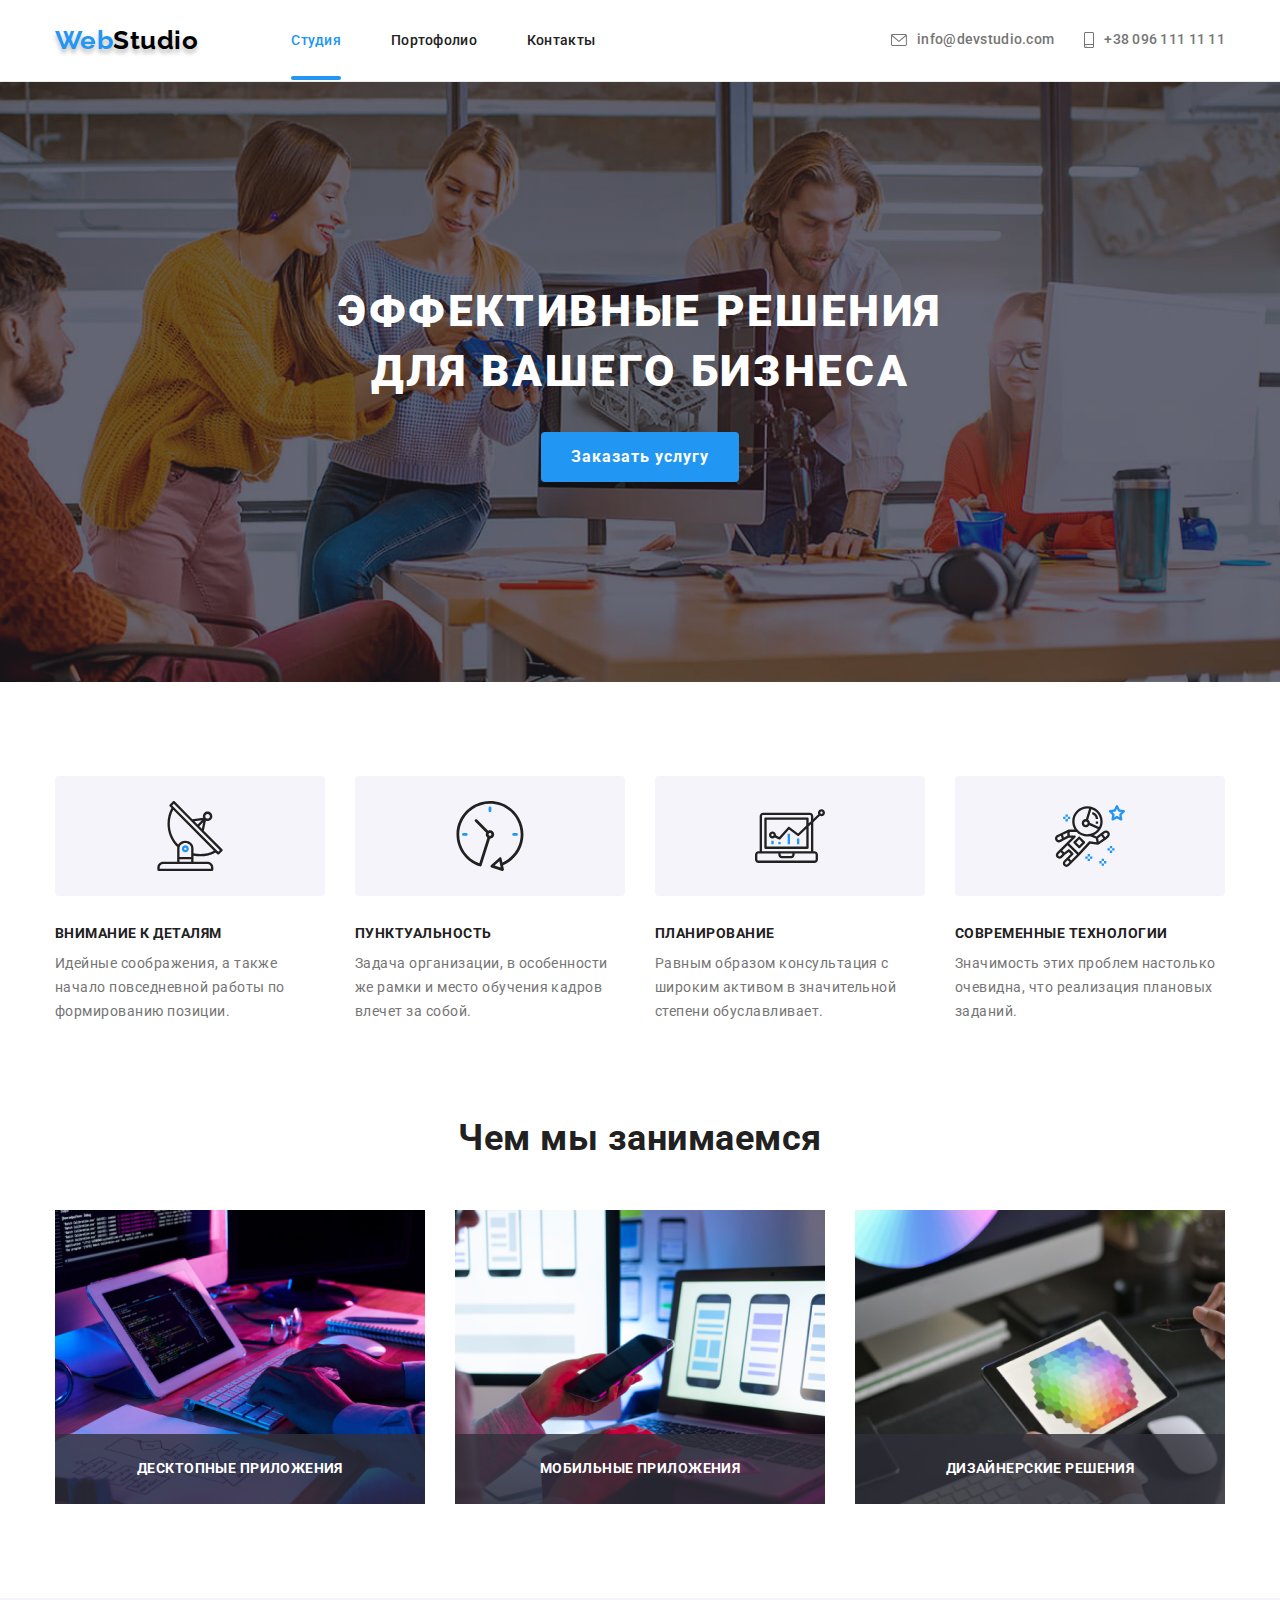
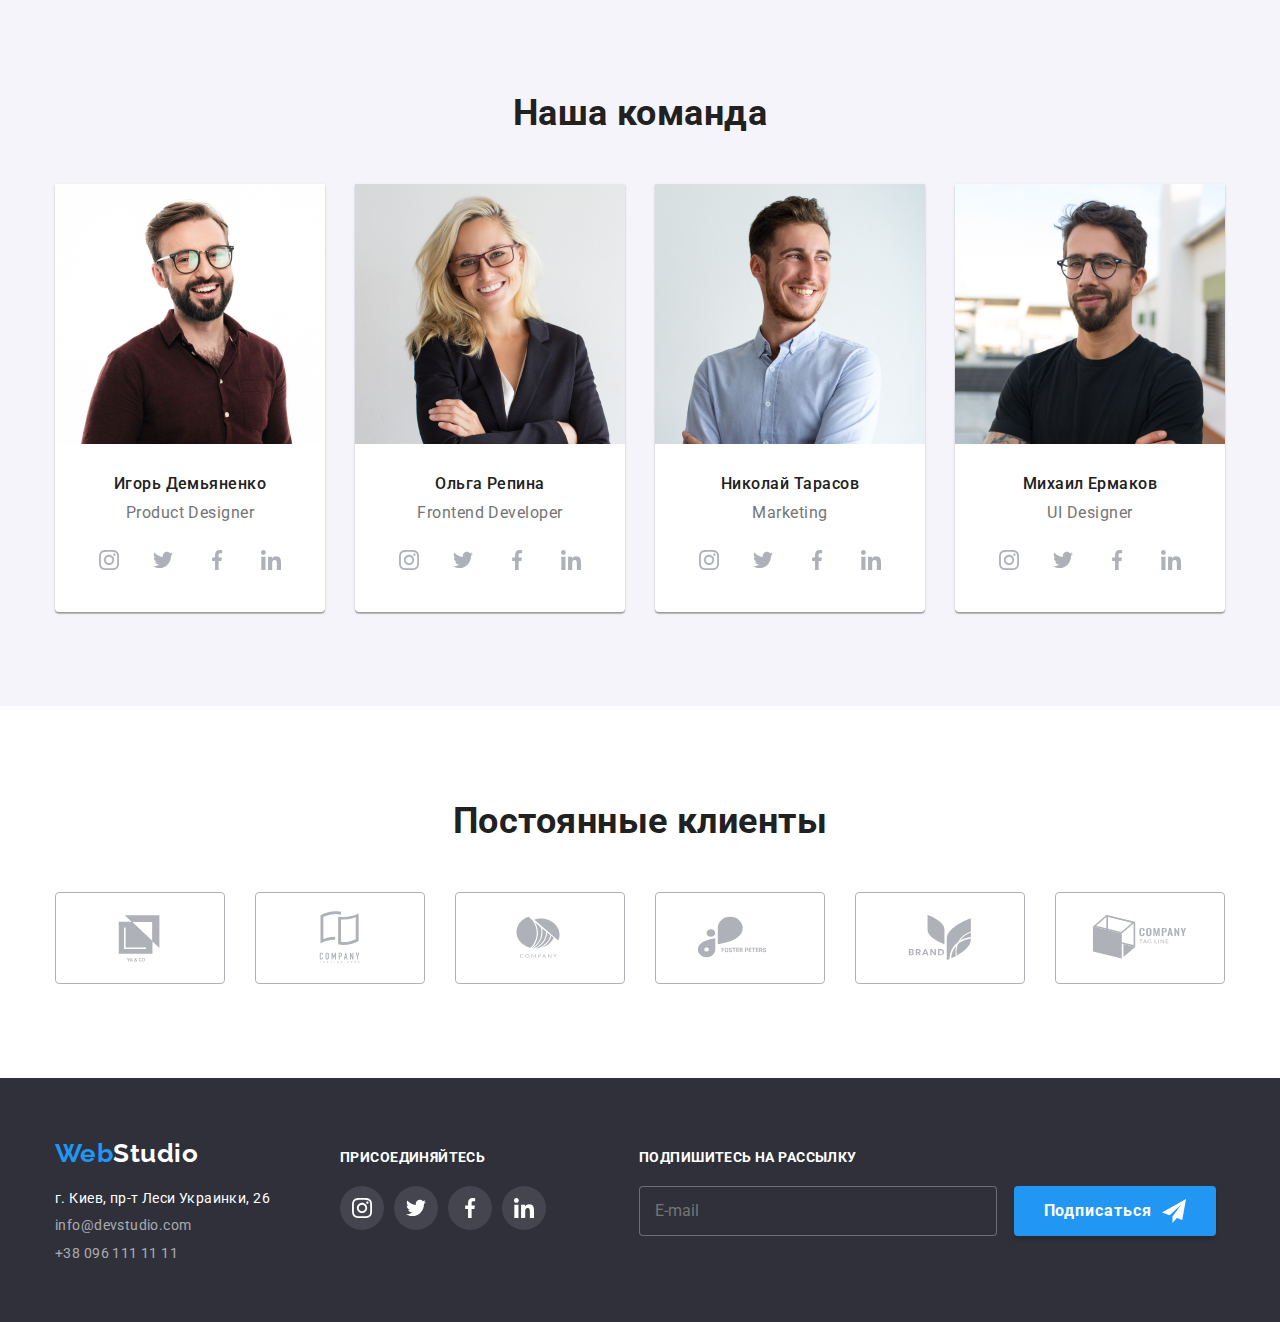
==== commit 74b12434: "Добавляет ДЗ8" ====
--- a/index.html
+++ b/index.html
@@ -19,29 +19,45 @@
     <header class="page-header">
         <div class="container container__header">
             <a href="./index.html" class="logo"><span class="logo__web">Web</span>Studio</a>
-            <nav>              
-                <ul class="navigation">
-                    <li class="navigation__item"><a href="./index.html" class="navigation__link navigation__link--current">Студия</a></li>
-                    <li class="navigation__item"><a href="./portfolio.html" class="navigation__link">Портофолио</a></li>
-                    <li class="navigation__item"><a href="" class="navigation__link">Контакты</a></li>
-                </ul>
-            </nav>
-            <ul class="contacts-list">
-                <li class="contacts-lis__item"><a href="mailto:info@devstudio.com" class="contacts-list__link">
-                    <span class="contacts-list__icon">
-                        <svg class="button-icon" width="16px" height="12px">
-                            <use href="./images/icons.svg#icon-envelope"></use>
-                        </svg>
-                    </span>
-                    info@devstudio.com</a></li>
-                <li class="contacts-lis__item"><a href="tel:+380961111111" class="contacts-list__link">
-                    <span class="contacts-list__icon">
-                        <svg class="button-icon" width="10px" height="16px">
-                            <use href="./images/icons.svg#icon-smartphone"></use>
-                        </svg>
-                    </span>
-                    +38 096 111 11 11</a></li>
-            </ul>
+            <button class="button-menu" type="button" aria-expanded="false" aria-controls="navigation-mobile" data-menu-button>
+                <svg class="button-menu__icon" width="40px" height="40px" aria-label="Переключатель мобильного меню">
+                    <use class="icon-menu" href="./images/icons.svg#icon-menu24"></use>
+                    <use class="icon-cross" href="./images/icons.svg#icon-close24"></use>
+                </svg>
+            </button>
+            <div class="navigation-mobile" id="navigation-mobile" data-menu>
+                <nav>              
+                    <ul class="navigation">
+                        <li class="navigation__item"><a href="./index.html" class="navigation__link navigation__link--current">Студия</a></li>
+                        <li class="navigation__item"><a href="./portfolio.html" class="navigation__link">Портофолио</a></li>
+                        <li class="navigation__item"><a href="" class="navigation__link">Контакты</a></li>
+                    </ul>
+                </nav>
+                <div class="fdgfxgx">
+                    <ul class="contacts-list">
+                        <li class="contacts-lis__item"><a href="mailto:info@devstudio.com" class="contacts-list__link">
+                                <span class="contacts-list__icon">
+                                    <svg class="button-icon" width="16px" height="12px">
+                                        <use href="./images/icons.svg#icon-envelope"></use>
+                                    </svg>
+                                </span>
+                                info@devstudio.com</a></li>
+                        <li class="contacts-lis__item"><a href="tel:+380961111111" class="contacts-list__link contacts-list__link--color">
+                                <span class="contacts-list__icon">
+                                    <svg class="button-icon" width="10px" height="16px">
+                                        <use href="./images/icons.svg#icon-smartphone"></use>
+                                    </svg>
+                                </span>
+                                +38 096 111 11 11</a></li>
+                    </ul>
+                    <ul class="social-list">
+                        <li class="social-list__item"><a href="" class="social-list__link">Instagram</a></li>
+                        <li class="social-list__item"><a href="" class="social-list__link">Twitter</a></li>
+                        <li class="social-list__item"><a href="" class="social-list__link">Facebook</a></li>
+                        <li class="social-list__item"><a href="" class="social-list__link">LinkedIn</a></li>
+                    </ul>
+                </div>
+            </div>
         </div>
     </header>
 
@@ -108,25 +124,31 @@
         <div class="container">
             <h2 class="section__title">Чем мы занимаемся</h2>
             <ul class="activity">
-                <li class="activity__item"> 
-                    <img src="./images/activities11.jpg" alt="Разработка сайтов"
-                        width="370">
+                <li class="activity__item">
+                    <picture>
+                        <source srcset="./images/activities1.jpg 1x, ./images/activities1@2x.jpg 2x">
+                        <img src="./images/activities1.jpg" alt="Разработка сайтов">
+                    </picture>
                     <div class="activity__card">
                         <p class="activity__content">Десктопные приложения</p>
                     </div>
                 </li>
 
                 <li class="activity__item">
-                    <img src="./images/activities22.jpg" alt="Разработка мобильных приложений"
-                        width="370">
+                    <picture>
+                        <source srcset="./images/activities2.jpg 1x, ./images/activities2@2x.jpg 2x">
+                        <img src="./images/activities2.jpg" alt="Разработка мобильных приложений">
+                    </picture>
                     <div class="activity__card">
                         <p class="activity__content">Мобильные приложения</p>
                     </div>
                 </li>
                 
                 <li class="activity__item">
-                    <img src="./images/activities33.jpg" alt="Разработка приложений для планшетов"
-                        width="370">
+                    <picture>
+                        <source srcset="./images/activities3.jpg 1x, ./images/activities3@2x.jpg 2x">
+                        <img src="./images/activities3.jpg" alt="Разработка приложений для планшетов">
+                    </picture>
                     <div class="activity__card">
                         <p class="activity__content">Дизайнерские решения</p>
                     </div>
@@ -141,9 +163,13 @@
             <h2 class="section__title">Наша команда</h2>
             <ul class="team">
                 <li class="team-item">
-                    <div>
-                        <img src="./images/demyanenko.jpg" alt="Игорь Демьяненко"
-                            width="270">
+                    <div class="team-thumb">
+                        <picture>
+                            <source srcset="./images/demyanenko270.jpg 1x, ./images/demyanenko270@2x.jpg 2x" media="(min-width: 1200px)">
+                            <source srcset="./images/demyanenko450.jpg 1x, ./images/demyanenko450@2x.jpg 2x" media="(max-width: 767px)">
+                            <source srcset="./images/demyanenko354.jpg 1x, ./images/demyanenko354@2x.jpg 2x" media="(min-width: 768px)">
+                            <img src="./images/demyanenko270.jpg" alt="Игорь Демьяненко">
+                        </picture>
                     </div>
                     <div class="team__card">
                         <h3 class="team__title">Игорь Демьяненко</h3>
@@ -191,9 +217,13 @@
                 </li>
 
                 <li class="team-item">
-                    <div>
-                        <img src="./images/repina.jpg" alt="Ольга Репина"
-                                width="270">
+                    <div class="team-thumb">
+                        <picture>
+                            <source srcset="./images/repina270.jpg 1x, ./images/repina270@2x.jpg 2x" media="(min-width: 1200px)">
+                            <source srcset="./images/repina450.jpg 1x, ./images/repina450@2x.jpg 2x" media="(max-width: 767px)">
+                            <source srcset="./images/repina354.jpg 1x, ./images/repina354@2x.jpg 2x" media="(min-width: 768px)">
+                            <img src="./images/repina270.jpg" alt="Ольга Репина">
+                        </picture>
                     </div>
                     <div class="team__card">
                         <h3 class="team__title">Ольга Репина</h3>
@@ -241,9 +271,13 @@
                 </li>
 
                 <li class="team-item">
-                    <div>
-                        <img src="./images/trasov.jpg" alt="Николай Тарасов"
-                                width="270">
+                    <div class="team-thumb">
+                        <picture>
+                            <source srcset="./images/trasov270.jpg 1x, ./images/trasov270@2x.jpg 2x" media="(min-width: 1200px)">
+                            <source srcset="./images/trasov450.jpg 1x, ./images/trasov450@2x.jpg 2x" media="(max-width: 767px)">
+                            <source srcset="./images/trasov354.jpg 1x, ./images/trasov354@2x.jpg 2x" media="(min-width: 768px)">
+                            <img src="./images/trasov270.jpg" alt="Николай Тарасов">
+                        </picture>
                     </div>
                     <div class="team__card">
                         <h3 class="team__title">Николай Тарасов</h3>
@@ -291,9 +325,13 @@
                 </li>
 
                 <li class="team-item">
-                    <div>
-                        <img src="./images/ermakov.jpg" alt="Михаил Ермаков"
-                                width="270">
+                    <div class="team-thumb">
+                        <picture>
+                            <source srcset="./images/ermakov270.jpg 1x, ./images/ermakov270@2x.jpg 2x" media="(min-width: 1200px)">
+                            <source srcset="./images/ermakov450.jpg 1x, ./images/ermakov450@2x.jpg 2x" media="(max-width: 767px)">
+                            <source srcset="./images/ermakov354.jpg 1x, ./images/ermakov354@2x.jpg 2x" media="(min-width: 768px)">
+                            <img src="./images/ermakov270.jpg" alt="Михаил Ермаков">
+                        </picture>
                     </div>
                     <div class="team__card">
                         <h3 class="team__title">Михаил Ермаков</h3>
@@ -411,63 +449,65 @@
     <!--Подвал с контактами-->
     <footer class="section-footer">
         <div class="container container--footer">
-            <div class="container-contacts">
-                <a href="./index.html" class="logo-footer"><span class="logo__web">Web</span>Studio</a>
-                    <address>
-                        <ul class="footer-contacts">
-                            <li class="footer-contacts__item">
-                                <a href="https://www.google.com.ua/maps/place/%D0%B1%D1%83%D0%BB.+%D0%9B%D0%B5%D1%81%D0%B8+%D0%A3%D0%BA%D1%80%D0%B0%D0%B8%D0%BD%D0%BA%D0%B8,+26,+%D0%9A%D0%B8%D0%B5%D0%B2,+02000/@50.4265807,30.5361971,17z/data=!3m1!4b1!4m5!3m4!1s0x40d4cf0e033ecbe9:0x57a4dffefec77da0!8m2!3d50.4265807!4d30.5383859?hl=ru"
-                                    target="_blank" title="Карта Google" class="footer-contacts__address">г. Киев, пр-т Леси Украинки, 26 </a>
-                            </li>
-                            <li class="footer-contacts__item">
-                                <a href="mailto:info@devstudio.com" class="footer-contacts__link">info@devstudio.com</a><br />
-                            </li>
-                            <li class="footer-contacts__item">
-                                <a href="tel:+380961111111" class="footer-contacts__link">+38 096 111 11 11</a>
-                            </li>
-                        </ul>
-                    </address>
-            </div>
-           
-            <div class="footer-join">
-                <p class="footer-join__title">Присоединяйтесь</p>
-                <ul class="social">
-                    <li class="social__item">
-                        <a href="" class="footer-join__icon" aria-label="instagram">
-                            <span class="visually-hidden">Instagram</span>
-                            <svg class="social-icon" width="20px" height="20px">
-                                <use href="./images/icons.svg#icon-instagram"></use>
-                            </svg>
-                        </a>
-                    </li>
-                
-                    <li class="social__item">
-                        <a href="" class="footer-join__icon" aria-label="twitter">
-                            <span class="visually-hidden">Twitter</span>
-                            <svg class="social-icon" width="20px" height="20px">
-                                <use href="./images/icons.svg#icon-twitter"></use>
-                            </svg>
-                        </a>
-                    </li>
-                
-                    <li class="social__item">
-                        <a href="" class="footer-join__icon" aria-label="facebook">
-                            <span class="visually-hidden">Facebook</span>
-                            <svg class="social-icon" width="20px" height="20px">
-                                <use href="./images/icons.svg#icon-facebook"></use>
-                            </svg>
-                        </a>
-                    </li>
-                
-                    <li class="social__item">
-                        <a href="" class="footer-join__icon" aria-label="linkedin">
-                            <span class="visually-hidden">Linkedin</span>
-                            <svg class="social-icon" width="20px" height="20px">
-                                <use href="./images/icons.svg#icon-linkedin"></use>
-                            </svg>
-                        </a>
-                    </li>
-                </ul>
+            <div class="container-contacts--footer">
+                <div class="container-contacts">
+                    <a href="./index.html" class="logo-footer"><span class="logo__web">Web</span>Studio</a>
+                        <address>
+                            <ul class="footer-contacts">
+                                <li class="footer-contacts__item">
+                                    <a href="https://www.google.com.ua/maps/place/%D0%B1%D1%83%D0%BB.+%D0%9B%D0%B5%D1%81%D0%B8+%D0%A3%D0%BA%D1%80%D0%B0%D0%B8%D0%BD%D0%BA%D0%B8,+26,+%D0%9A%D0%B8%D0%B5%D0%B2,+02000/@50.4265807,30.5361971,17z/data=!3m1!4b1!4m5!3m4!1s0x40d4cf0e033ecbe9:0x57a4dffefec77da0!8m2!3d50.4265807!4d30.5383859?hl=ru"
+                                        target="_blank" title="Карта Google" class="footer-contacts__address">г. Киев, пр-т Леси Украинки, 26 </a>
+                                </li>
+                                <li class="footer-contacts__item">
+                                    <a href="mailto:info@devstudio.com" class="footer-contacts__link">info@devstudio.com</a><br />
+                                </li>
+                                <li class="footer-contacts__item">
+                                    <a href="tel:+380961111111" class="footer-contacts__link">+38 096 111 11 11</a>
+                                </li>
+                            </ul>
+                        </address>
+                </div>
+            
+                <div class="footer-join">
+                    <p class="footer-join__title">Присоединяйтесь</p>
+                    <ul class="social">
+                        <li class="social__item">
+                            <a href="" class="footer-join__icon" aria-label="instagram">
+                                <span class="visually-hidden">Instagram</span>
+                                <svg class="social-icon" width="20px" height="20px">
+                                    <use href="./images/icons.svg#icon-instagram"></use>
+                                </svg>
+                            </a>
+                        </li>
+                    
+                        <li class="social__item">
+                            <a href="" class="footer-join__icon" aria-label="twitter">
+                                <span class="visually-hidden">Twitter</span>
+                                <svg class="social-icon" width="20px" height="20px">
+                                    <use href="./images/icons.svg#icon-twitter"></use>
+                                </svg>
+                            </a>
+                        </li>
+                    
+                        <li class="social__item">
+                            <a href="" class="footer-join__icon" aria-label="facebook">
+                                <span class="visually-hidden">Facebook</span>
+                                <svg class="social-icon" width="20px" height="20px">
+                                    <use href="./images/icons.svg#icon-facebook"></use>
+                                </svg>
+                            </a>
+                        </li>
+                    
+                        <li class="social__item">
+                            <a href="" class="footer-join__icon" aria-label="linkedin">
+                                <span class="visually-hidden">Linkedin</span>
+                                <svg class="social-icon" width="20px" height="20px">
+                                    <use href="./images/icons.svg#icon-linkedin"></use>
+                                </svg>
+                            </a>
+                        </li>
+                    </ul>
+                </div>
             </div>
 
             <!-- Подписка в футере -->
@@ -539,7 +579,7 @@
                         <svg class="form-checkbox__icon" width="16px" height="15px">
                             <use href="./images/icons.svg#icon-check"></use>
                         </svg>
-                        Соглашаюсь с рассылкой и принимаю <a class="form-checkbox__link" href=""> Условия договора</a>
+                        Соглашаюсь с рассылкой и принимаю<a class="form-checkbox__link" href="">Условия договора</a>
                     </label>
                 </div>
 
@@ -550,6 +590,7 @@
     </div>
 
     <script src="./js/modal.js"></script>
+    <script src="./js/menu.js"></script>
 
 </body>
 </html>--- a/css/main.min.css
+++ b/css/main.min.css
@@ -1,2 +1,2 @@
-html{-webkit-box-sizing:border-box;box-sizing:border-box}*,*::before *::after{-webkit-box-sizing:inherit;box-sizing:inherit}body{background-color:#fff;color:#757575;font-family:'Roboto', sans-serif;letter-spacing:0.03em}img{display:block;max-width:100%;height:auto}button{font-family:inherit;cursor:pointer}.container{width:100%;max-width:1200px;padding-left:15px;padding-right:15px;margin-left:auto;margin-right:auto}.section,.section--another-background{padding-top:94px;padding-bottom:94px}.social-icon,.social-icon--left,.icon{fill:currentColor}.navigation,.contacts-list,.advantages,.activity,.team,.social,.clients,.footer-contacts,.button-list,.card-list{padding:0;margin:0;list-style:none}.logo,.logo-footer{color:#000;text-decoration:none;font-family:'Raleway', sans-serif;font-weight:700;font-size:26px;line-height:1.19}.visually-hidden{position:absolute;width:1px;height:1px;margin:-1px;padding:0px;border:0px;white-space:nowrap;-webkit-clip-path:inset(100%);clip-path:inset(100%);clip:rect(0 0 0 0);overflow:hidden}.page-header{padding-top:25px;padding-bottom:25px;border-bottom:1px solid #ECECEC}.container__header{display:-webkit-box;display:-ms-flexbox;display:flex;-webkit-box-align:center;-ms-flex-align:center;align-items:center}.navigation{display:-webkit-box;display:-ms-flexbox;display:flex;-webkit-box-align:center;-ms-flex-align:center;align-items:center}.navigation__item:not(:last-child){margin-right:50px}.navigation__link{color:#212121;text-decoration:none;font-weight:500;font-size:14px;line-height:1.14;letter-spacing:0.02em;padding-top:32px;padding-bottom:32px;-webkit-transition-property:color;transition-property:color;-webkit-transition-duration:250ms;transition-duration:250ms;-webkit-transition-timing-function:cubic-bezier(0.4, 0, 0.2, 1);transition-timing-function:cubic-bezier(0.4, 0, 0.2, 1)}.navigation__link:hover,.navigation__link:focus{position:relative;color:#2196f3}.navigation__link--current{position:relative;color:#2196f3}.navigation__link--current::after{content:'';position:absolute;left:0;bottom:0;display:block;width:100%;height:4px;background-color:#2196f3;border-radius:2px}.contacts-list{display:-webkit-box;display:-ms-flexbox;display:flex;margin-left:auto}.contacts-list__icon{display:-webkit-box;display:-ms-flexbox;display:flex;margin-right:10px}.contacts-lis__item:not(:last-child){margin-right:30px}.contacts-list__link{display:-webkit-box;display:-ms-flexbox;display:flex;-webkit-box-align:center;-ms-flex-align:center;align-items:center;color:#757575;text-decoration:none;font-weight:500;font-size:14px;line-height:1.14;letter-spacing:0.02em;-webkit-transition-property:color;transition-property:color;-webkit-transition-duration:250ms;transition-duration:250ms;-webkit-transition-timing-function:cubic-bezier(0.4, 0, 0.2, 1);transition-timing-function:cubic-bezier(0.4, 0, 0.2, 1)}.contacts-list__link:hover,.contacts-list__link:focus{color:#2196f3}.logo{margin-right:93px;text-shadow:0px 4px 4px rgba(0,0,0,0.25)}.logo__web{color:#2196f3}.logo-footer{color:#fff;margin-bottom:20px;display:-webkit-box;display:-ms-flexbox;display:flex}.section-main__title{color:#fff;font-weight:900;font-size:44px;line-height:1.36;letter-spacing:0.06em;text-transform:uppercase;margin-top:0px;margin-bottom:30px}.section-main{max-width:1600px;margin-right:auto;margin-left:auto;padding:200px 0;text-align:center;background-color:#C4C4C4;background-image:-webkit-gradient(linear, left top, right top, from(rgba(47,48,58,0.4)), to(rgba(47,48,58,0.4))),url("../images/hero.jpg");background-image:linear-gradient(to right, rgba(47,48,58,0.4), rgba(47,48,58,0.4)),url("../images/hero.jpg");background-repeat:no-repeat;background-size:cover;background-position:center}.button,.button--secondary{display:-webkit-inline-box;display:-ms-inline-flexbox;display:inline-flex;-webkit-box-align:center;-ms-flex-align:center;align-items:center;text-align:center;margin-right:auto;margin-left:auto;padding:10px 30px;font-weight:700;font-size:16px;line-height:1.88;letter-spacing:0.06em;color:#fff;background-color:#2196f3;-webkit-box-shadow:0px 4px 4px rgba(0,0,0,0.15);box-shadow:0px 4px 4px rgba(0,0,0,0.15);border-radius:4px;border:none;-webkit-transition-property:background-color;transition-property:background-color;-webkit-transition-duration:250ms;transition-duration:250ms;-webkit-transition-timing-function:cubic-bezier(0.4, 0, 0.2, 1);transition-timing-function:cubic-bezier(0.4, 0, 0.2, 1)}.button:hover,.button--secondary:hover,.button:focus,.button--secondary:focus{background-color:#188CE8}.advantages{display:-webkit-box;display:-ms-flexbox;display:flex}.advantages__item:not(:last-child){margin-right:30px}.advantages__box{display:-webkit-box;display:-ms-flexbox;display:flex;-webkit-box-pack:center;-ms-flex-pack:center;justify-content:center;-webkit-box-align:center;-ms-flex-align:center;align-items:center;width:270px;height:120px;background-color:#f5f4fa;border-radius:4px;margin-bottom:30px;margin-top:0px}.advantages__title{color:#212121;font-weight:700;font-size:14px;line-height:1.14;text-transform:uppercase;margin-top:0px;margin-bottom:10px}.advantages__text{font-size:14px;line-height:1.71;margin-top:0px;margin-bottom:0px}.section--no-padding-top{padding-top:0px}.section__title{color:#212121;font-weight:700;font-size:36px;line-height:1.17;text-align:center;margin-top:0px;margin-bottom:50px}.activity{display:-webkit-box;display:-ms-flexbox;display:flex;-webkit-box-pack:justify;-ms-flex-pack:justify;justify-content:space-between}.activity__content{font-weight:700;font-size:14px;line-height:1.14;letter-spacing:0.03em;text-transform:uppercase;color:#fff;margin:0px}.activity__item{position:relative}.activity__card{display:-webkit-box;display:-ms-flexbox;display:flex;-webkit-box-align:center;-ms-flex-align:center;align-items:center;-webkit-box-pack:center;-ms-flex-pack:center;justify-content:center;width:370px;height:70px;background:rgba(47,48,58,0.8);position:absolute;bottom:0;right:0}.section--another-background{background-color:#f5f4fa}.team{display:-webkit-box;display:-ms-flexbox;display:flex}.team-item{background:#fff;-webkit-box-shadow:0px 1px 3px rgba(0,0,0,0.12),0px 1px 1px rgba(0,0,0,0.14),0px 2px 1px rgba(0,0,0,0.2);box-shadow:0px 1px 3px rgba(0,0,0,0.12),0px 1px 1px rgba(0,0,0,0.14),0px 2px 1px rgba(0,0,0,0.2);border-radius:0px 0px 4px 4px}.team-item:not(:last-child){margin-right:30px}.team__card{padding-top:30px;padding-bottom:30px}.team__title{color:#212121;font-weight:500;font-size:16px;line-height:1.19;text-align:center;margin-top:0px;margin-bottom:10px}.team__text{font-size:16px;line-height:1.19;text-align:center;margin-top:0px;margin-bottom:16px}.social{display:-webkit-box;display:-ms-flexbox;display:flex;-webkit-box-pack:center;-ms-flex-pack:center;justify-content:center}.social__link,.footer-join__icon{display:-webkit-box;display:-ms-flexbox;display:flex;-webkit-box-pack:center;-ms-flex-pack:center;justify-content:center;-webkit-box-align:center;-ms-flex-align:center;align-items:center;margin:0px;padding:0px;width:44px;height:44px;border:none;border-radius:50%;background-color:#fff;color:#AFB1B8;-webkit-transition-property:background-color, color;transition-property:background-color, color;-webkit-transition-duration:250ms;transition-duration:250ms;-webkit-transition-timing-function:cubic-bezier(0.4, 0, 0.2, 1);transition-timing-function:cubic-bezier(0.4, 0, 0.2, 1)}.social__link:hover,.footer-join__icon:hover,.social__link:focus,.footer-join__icon:focus{background-color:#2196f3;color:#fff}.social__item:not(:last-child){margin-right:10px}.clients{display:-webkit-box;display:-ms-flexbox;display:flex;-webkit-box-pack:center;-ms-flex-pack:center;justify-content:center}.clients__link{display:-webkit-box;display:-ms-flexbox;display:flex;-webkit-box-pack:center;-ms-flex-pack:center;justify-content:center;-webkit-box-align:center;-ms-flex-align:center;align-items:center;margin:0px;padding:0px;width:170px;height:92px;background-color:#fff;border:1px solid #AFB1B8;border-radius:4px;color:#AFB1B8;-webkit-transition-property:border, color;transition-property:border, color;-webkit-transition-duration:250ms;transition-duration:250ms;-webkit-transition-timing-function:cubic-bezier(0.4, 0, 0.2, 1);transition-timing-function:cubic-bezier(0.4, 0, 0.2, 1)}.clients__link:hover,.clients__link:focus{border:1px solid #2196f3;color:#2196f3}.clients__item:not(:last-child){margin-right:30px}.section-footer{background-color:#2f303a;padding-top:60px;padding-bottom:60px}.container--footer{display:-webkit-box;display:-ms-flexbox;display:flex;-webkit-box-align:baseline;-ms-flex-align:baseline;align-items:baseline}.container-contacts{margin-right:70px;-webkit-box-flex:1;-ms-flex-positive:1;flex-grow:1}.footer-contacts__item:not(:last-child){margin-bottom:9px}.footer-contacts__link{font-style:normal;font-size:14px;letter-spacing:0.03em;color:rgba(255,255,255,0.6);text-decoration:none;-webkit-transition-property:color;transition-property:color;-webkit-transition-duration:250ms;transition-duration:250ms;-webkit-transition-timing-function:cubic-bezier(0.4, 0, 0.2, 1);transition-timing-function:cubic-bezier(0.4, 0, 0.2, 1)}.footer-contacts__link:hover,.footer-contacts__link:focus{color:#2196f3}.footer-contacts__address{font-style:normal;color:#fff;font-size:14px;letter-spacing:0.03em;text-decoration:none;-webkit-transition-property:color;transition-property:color;-webkit-transition-duration:250ms;transition-duration:250ms;-webkit-transition-timing-function:cubic-bezier(0.4, 0, 0.2, 1);transition-timing-function:cubic-bezier(0.4, 0, 0.2, 1)}.footer-contacts__address:hover,.footer-contacts__address:focus{color:#2196f3}.footer-join{margin-right:93px}.footer-join__title{font-weight:700;font-size:14px;line-height:1.14;letter-spacing:0.03em;text-transform:uppercase;color:#fff;margin-bottom:20px;margin-top:0px}.footer-join__icon{background-color:rgba(255,255,255,0.1);color:#fff}.subscription__input{width:358px;height:50px;padding:15px;border:1px solid rgba(255,255,255,0.3);border-radius:4px;font-size:16px;color:rgba(255,255,255,0.6);background-color:#2f303a;margin-right:12px}.social-icon--left{margin-left:10px}.backdrop{position:fixed;top:0;left:0;width:100%;height:100%;background:rgba(0,0,0,0.2);opacity:1;-webkit-transition:opacity 250ms cubic-bezier(0.4, 0, 0.2, 1),visibility 250ms cubic-bezier(0.4, 0, 0.2, 1);transition:opacity 250ms cubic-bezier(0.4, 0, 0.2, 1),visibility 250ms cubic-bezier(0.4, 0, 0.2, 1)}.backdrop.is-hidden{opacity:0;pointer-events:none;visibility:hidden;overflow:auto}.backdrop.is-hidden .modal{-webkit-transform:translate(-50%, -50%) scale(0.9);transform:translate(-50%, -50%) scale(0.9)}.modal{position:absolute;top:50%;left:50%;width:528px;padding:40px;background:#fff;-webkit-box-shadow:0px 1px 3px rgba(0,0,0,0.12),0px 1px 1px rgba(0,0,0,0.14),0px 2px 1px rgba(0,0,0,0.2);box-shadow:0px 1px 3px rgba(0,0,0,0.12),0px 1px 1px rgba(0,0,0,0.14),0px 2px 1px rgba(0,0,0,0.2);border-radius:4px;-webkit-transform:translate(-50%, -50%) scale(1);transform:translate(-50%, -50%) scale(1);-webkit-transition:-webkit-transform 250ms cubic-bezier(0.4, 0, 0.2, 1);transition:-webkit-transform 250ms cubic-bezier(0.4, 0, 0.2, 1);transition:transform 250ms cubic-bezier(0.4, 0, 0.2, 1);transition:transform 250ms cubic-bezier(0.4, 0, 0.2, 1), -webkit-transform 250ms cubic-bezier(0.4, 0, 0.2, 1)}.button-close{position:absolute;top:8px;right:8px;display:-webkit-box;display:-ms-flexbox;display:flex;-webkit-box-align:center;-ms-flex-align:center;align-items:center;-webkit-box-pack:center;-ms-flex-pack:center;justify-content:center;width:30px;height:30px;border:1px solid rgba(0,0,0,0.1);border-radius:50%;padding:0;background-color:#fff}.button-close__icon{fill:#212121;-webkit-transition-property:fill;transition-property:fill;-webkit-transition-duration:250ms;transition-duration:250ms;-webkit-transition-timing-function:cubic-bezier(0.4, 0, 0.2, 1);transition-timing-function:cubic-bezier(0.4, 0, 0.2, 1)}.button-close:hover .button-close__icon,.button-close:focus .button-close__icon{fill:#2196f3}.modal__title{text-align:center;font-style:normal;font-weight:700;font-size:20px;line-height:1.15;letter-spacing:0.03em;color:#212121;margin-top:0px;margin-bottom:12px}.form-field{display:-webkit-box;display:-ms-flexbox;display:flex;-webkit-box-orient:vertical;-webkit-box-direction:normal;-ms-flex-direction:column;flex-direction:column;margin-bottom:10px}.form-field__label{font-size:12px;line-height:1.17;letter-spacing:0.01em;color:#757575;margin-bottom:4px}.form-field__input{padding:11px 12px 11px 42px;border:1px solid rgba(33,33,33,0.2);-webkit-box-sizing:border-box;box-sizing:border-box;border-radius:4px;width:100%;-webkit-transition-property:border;transition-property:border;-webkit-transition-duration:250ms;transition-duration:250ms;-webkit-transition-timing-function:cubic-bezier(0.4, 0, 0.2, 1);transition-timing-function:cubic-bezier(0.4, 0, 0.2, 1)}.form-field__input:hover,.form-field__input:focus{border:1px solid #2196f3}.form-field--comment{margin-bottom:20px}.form-field__block{position:relative;display:-webkit-box;display:-ms-flexbox;display:flex}.form-field__icon{position:absolute;top:50%;left:15px;-webkit-transform:translateY(-50%);transform:translateY(-50%);fill:#212121;-webkit-transition-property:fill;transition-property:fill;-webkit-transition-duration:250ms;transition-duration:250ms;-webkit-transition-timing-function:cubic-bezier(0.4, 0, 0.2, 1);transition-timing-function:cubic-bezier(0.4, 0, 0.2, 1)}.form-field__input:hover ~ .form-field__icon,.form-field__input:focus ~ .form-field__icon{fill:#2196f3}.form-field__textarea{padding:12px 16px;border:1px solid rgba(33,33,33,0.2);-webkit-box-sizing:border-box;box-sizing:border-box;border-radius:4px;resize:none;height:120px;-webkit-transition-property:border;transition-property:border;-webkit-transition-duration:250ms;transition-duration:250ms;-webkit-transition-timing-function:cubic-bezier(0.4, 0, 0.2, 1);transition-timing-function:cubic-bezier(0.4, 0, 0.2, 1)}.form-field__textarea:hover,.form-field__textarea:focus{border:1px solid #2196f3}.form-field__textarea::-webkit-input-placeholder{font-size:12px;line-height:1.17;letter-spacing:0.01em;color:rgba(117,117,117,0.5)}.form-field__textarea:-ms-input-placeholder{font-size:12px;line-height:1.17;letter-spacing:0.01em;color:rgba(117,117,117,0.5)}.form-field__textarea::-ms-input-placeholder{font-size:12px;line-height:1.17;letter-spacing:0.01em;color:rgba(117,117,117,0.5)}.form-field__textarea::placeholder{font-size:12px;line-height:1.17;letter-spacing:0.01em;color:rgba(117,117,117,0.5)}.form-checkbox{margin-bottom:30px}.form-checkbox__label{display:-webkit-box;display:-ms-flexbox;display:flex;-webkit-box-align:center;-ms-flex-align:center;align-items:center;-webkit-box-pack:center;-ms-flex-pack:center;justify-content:center;font-size:14px;line-height:1.71;letter-spacing:0.03em;color:#757575}.form-checkbox__link{color:#2196f3;padding-left:2px}.form-checkbox__icon{border:1px solid #212121;border-radius:2px;fill:#fff;margin-right:7px}.form-checkbox__input:checked+.form-checkbox__icon{fill:#fff;background-color:#2196f3;border-color:#2196f3;background-origin:border-box}.form-checkbox__input{position:absolute;width:1px;height:1px;margin:-1px;padding:0px;border:0px;white-space:nowrap;-webkit-clip-path:inset(100%);clip-path:inset(100%);clip:rect(0 0 0 0);overflow:hidden}.button--modal{display:block;padding:10px 55px}.button-list{display:-webkit-box;display:-ms-flexbox;display:flex;-webkit-box-pack:center;-ms-flex-pack:center;justify-content:center;margin-bottom:51px}.button-list__item:not(:last-child){margin-right:8px}.button--secondary{color:#212121;background-color:#f5f4fa;font-weight:500;font-size:16px;line-height:1.63;padding:6px 22px;-webkit-transition-property:color, background-color, -webkit-box-shadow;transition-property:color, background-color, -webkit-box-shadow;transition-property:color, background-color, box-shadow;transition-property:color, background-color, box-shadow, -webkit-box-shadow;-webkit-transition-duration:250ms;transition-duration:250ms;-webkit-transition-timing-function:cubic-bezier(0.4, 0, 0.2, 1);transition-timing-function:cubic-bezier(0.4, 0, 0.2, 1)}.button--secondary:hover,.button--secondary:focus{color:#fff;background-color:#2196f3;-webkit-box-shadow:0px 3px 1px rgba(0,0,0,0.1),0px 1px 2px rgba(0,0,0,0.08),0px 2px 2px rgba(0,0,0,0.12);box-shadow:0px 3px 1px rgba(0,0,0,0.1),0px 1px 2px rgba(0,0,0,0.08),0px 2px 2px rgba(0,0,0,0.12)}.card-list{display:-webkit-box;display:-ms-flexbox;display:flex;-ms-flex-wrap:wrap;flex-wrap:wrap}.card-list__item{-ms-flex-preferred-size:calc((100% - 60px) / 3);flex-basis:calc((100% - 60px) / 3);margin-right:30px;margin-bottom:30px}.card-list__item:nth-child(3n){margin-right:0}.card-list__item:nth-last-child(-n+3){margin-bottom:0}.card-work{display:block;color:#757575;text-decoration:none;background-color:#fff;border:1px solid #EEEEEE;-webkit-box-sizing:border-box;box-sizing:border-box;-webkit-transition-property:-webkit-box-shadow;transition-property:-webkit-box-shadow;transition-property:box-shadow;transition-property:box-shadow, -webkit-box-shadow;-webkit-transition-duration:250ms;transition-duration:250ms;-webkit-transition-timing-function:cubic-bezier(0.4, 0, 0.2, 1);transition-timing-function:cubic-bezier(0.4, 0, 0.2, 1)}.card-work:hover,.card-work:focus{-webkit-box-shadow:0px 1px 1px rgba(0,0,0,0.12),0px 4px 4px rgba(0,0,0,0.06),1px 4px 6px rgba(0,0,0,0.16);box-shadow:0px 1px 1px rgba(0,0,0,0.12),0px 4px 4px rgba(0,0,0,0.06),1px 4px 6px rgba(0,0,0,0.16)}.card-work__article{padding:20px 24px}.card-work__title{color:#212121;font-weight:700;font-size:18px;line-height:2;letter-spacing:0.06em;margin-top:0px;margin-bottom:4px}.card-work__category{font-size:16px;line-height:1.88;margin-top:0px;margin-bottom:0px}.card-work__thumb{position:relative;overflow:hidden}.card-work__description{font-weight:400;font-size:18px;line-height:1.56;letter-spacing:0.03em;color:#fff}.card-work___overlay{position:absolute;top:0;left:0;display:-webkit-box;display:-ms-flexbox;display:flex;-webkit-box-align:center;-ms-flex-align:center;align-items:center;-webkit-box-pack:center;-ms-flex-pack:center;justify-content:center;padding:63px 24px;width:100%;height:100%;background-color:rgba(33,150,243,0.9);-webkit-transform:translateY(100%);transform:translateY(100%);-webkit-transition:-webkit-transform 250ms cubic-bezier(0.4, 0, 0.2, 1);transition:-webkit-transform 250ms cubic-bezier(0.4, 0, 0.2, 1);transition:transform 250ms cubic-bezier(0.4, 0, 0.2, 1);transition:transform 250ms cubic-bezier(0.4, 0, 0.2, 1), -webkit-transform 250ms cubic-bezier(0.4, 0, 0.2, 1)}.card-work:hover .card-work___overlay,.card-work:focus .card-work___overlay{-webkit-transform:translateY(0);transform:translateY(0)}
+html{-webkit-box-sizing:border-box;box-sizing:border-box}*,*::before *::after{-webkit-box-sizing:inherit;box-sizing:inherit}body{background-color:#fff;color:#757575;font-family:'Roboto', sans-serif;letter-spacing:0.03em}body.modal-open{overflow:hidden}img{display:block;max-width:100%;height:auto}button{font-family:inherit;cursor:pointer}.container{width:100%;max-width:1200px;padding-left:15px;padding-right:15px;margin-left:auto;margin-right:auto}@media screen and (min-width: 480px){.container{width:480px}}@media screen and (min-width: 768px){.container{width:768px}}@media screen and (min-width: 1200px){.container{width:1200px}}.section,.section--another-background{padding-top:60px;padding-bottom:60px}@media screen and (min-width: 1200px){.section,.section--another-background{padding-top:94px;padding-bottom:94px}}.section__title{color:#212121;font-weight:700;font-size:28px;line-height:1.17;text-align:center;margin-top:0px;margin-bottom:30px}@media screen and (min-width: 1200px){.section__title{font-size:36px;line-height:1.17;margin-bottom:50px}}.social-icon,.social-icon--left,.icon,.button-icon{fill:currentColor}.navigation,.contacts-list,.social-list,.advantages,.activity,.team,.social,.clients,.footer-contacts,.button-list,.card-list{padding:0;margin:0;list-style:none}.logo,.logo-footer{color:#000;text-decoration:none;font-family:'Raleway', sans-serif;font-weight:700;font-size:24px;line-height:1.17}.visually-hidden{position:absolute;width:1px;height:1px;margin:-1px;padding:0px;border:0px;white-space:nowrap;-webkit-clip-path:inset(100%);clip-path:inset(100%);clip:rect(0 0 0 0);overflow:hidden}.page-header{padding-top:16px;padding-bottom:16px;border-bottom:1px solid #ECECEC;background-color:#fff}@media screen and (min-width: 768px){.page-header{padding-top:25px;padding-bottom:25px}}.container__header{display:-webkit-box;display:-ms-flexbox;display:flex;-webkit-box-align:center;-ms-flex-align:center;align-items:center}.button-menu{position:fixed;right:15px;z-index:1;display:-webkit-inline-box;display:-ms-inline-flexbox;display:inline-flex;margin:0;padding:0;border:none;background-color:transparent;margin-left:auto}@media screen and (min-width: 768px){.button-menu{display:none}}.button-menu__icon{fill:#212121;margin-left:auto;-webkit-transition-property:fill;transition-property:fill;-webkit-transition-duration:250ms;transition-duration:250ms;-webkit-transition-timing-function:cubic-bezier(0.4, 0, 0.2, 1);transition-timing-function:cubic-bezier(0.4, 0, 0.2, 1)}.button-menu:hover .button-menu__icon,.button-menu:focus .button-menu__icon{fill:#2196f3}.icon-cross{display:none}.button-menu.is-open .icon-cross{display:block}.button-menu.is-open .icon-menu{display:none}@media screen and (max-width: 767px){.navigation-mobile{background-color:#ECEC;padding:48px 40px;display:none;position:fixed;top:0;left:0;width:100%;height:100%}.navigation-mobile.is-open{display:-webkit-box;display:-ms-flexbox;display:flex;-webkit-box-orient:vertical;-webkit-box-direction:normal;-ms-flex-direction:column;flex-direction:column;-webkit-box-pack:justify;-ms-flex-pack:justify;justify-content:space-between}}@media screen and (min-width: 768px){.navigation-mobile{display:-webkit-box;display:-ms-flexbox;display:flex;-webkit-box-align:center;-ms-flex-align:center;align-items:center;margin-left:auto;-webkit-box-flex:1;-ms-flex-positive:1;flex-grow:1}}@media screen and (min-width: 1200px){.navigation-mobile{display:-webkit-box;display:-ms-flexbox;display:flex;-webkit-box-align:center;-ms-flex-align:center;align-items:center;margin-left:auto;-webkit-box-flex:1;-ms-flex-positive:1;flex-grow:1}}@media screen and (max-width: 767px){.navigation{display:-webkit-box;display:-ms-flexbox;display:flex;-webkit-box-orient:vertical;-webkit-box-direction:normal;-ms-flex-direction:column;flex-direction:column;-webkit-box-flex:1;-ms-flex-positive:1;flex-grow:1;margin-bottom:auto}}@media screen and (min-width: 768px){.navigation{display:-webkit-box;display:-ms-flexbox;display:flex;-webkit-box-align:center;-ms-flex-align:center;align-items:center}}@media screen and (min-width: 1200px){.navigation{margin-right:auto}}@media screen and (max-width: 767px){.navigation__item:not(:last-child){margin-bottom:32px}}@media screen and (min-width: 768px){.navigation__item:not(:last-child){margin-right:50px}}.navigation__link{color:#212121;text-decoration:none;-webkit-box-align:center;-ms-flex-align:center;align-items:center;-webkit-box-pack:center;-ms-flex-pack:center;justify-content:center;font-weight:500;font-size:40px;line-height:1.175;letter-spacing:0.02em;padding-top:32px;padding-bottom:32px;-webkit-transition-property:color;transition-property:color;-webkit-transition-duration:250ms;transition-duration:250ms;-webkit-transition-timing-function:cubic-bezier(0.4, 0, 0.2, 1);transition-timing-function:cubic-bezier(0.4, 0, 0.2, 1)}.navigation__link:hover,.navigation__link:focus{position:relative;color:#2196f3}@media screen and (min-width: 768px){.navigation__link{font-size:14px;line-height:1.14}}.navigation__link--current{position:relative;color:#2196f3}@media screen and (min-width: 768px){.navigation__link--current::after{content:'';position:absolute;left:0;bottom:0;display:block;width:100%;height:4px;background-color:#2196f3;border-radius:2px}}@media screen and (min-width: 768px){.fdgfxgx{margin-left:auto}}@media screen and (min-width: 1200px){.fdgfxgx{margin-left:auto}}@media screen and (max-width: 767px){.contacts-list{display:-webkit-box;display:-ms-flexbox;display:flex;-webkit-box-orient:vertical;-webkit-box-direction:reverse;-ms-flex-direction:column-reverse;flex-direction:column-reverse}}@media screen and (max-width: 1199px){.contacts-list{margin-bottom:-5px;margin-top:-5px}}@media screen and (min-width: 1200px){.contacts-list{display:-webkit-box;display:-ms-flexbox;display:flex;-webkit-box-orient:horizontal;-webkit-box-direction:normal;-ms-flex-direction:row;flex-direction:row}}.contacts-list__icon{display:-webkit-box;display:-ms-flexbox;display:flex;margin-right:10px}@media screen and (max-width: 768px){.contacts-list__icon{display:none}}@media screen and (min-width: 768px){.contacts-lis__item:not(:last-child){margin-bottom:10px}}@media screen and (min-width: 1200px){.contacts-lis__item:not(:last-child){margin-bottom:0;margin-right:30px}}.contacts-list__link{display:-webkit-box;display:-ms-flexbox;display:flex;-webkit-box-align:center;-ms-flex-align:center;align-items:center;color:#757575;text-decoration:none;font-weight:500;font-size:24px;line-height:1.17;letter-spacing:0.02em;-webkit-transition-property:color;transition-property:color;-webkit-transition-duration:250ms;transition-duration:250ms;-webkit-transition-timing-function:cubic-bezier(0.4, 0, 0.2, 1);transition-timing-function:cubic-bezier(0.4, 0, 0.2, 1)}.contacts-list__link:hover,.contacts-list__link:focus{color:#2196f3}@media screen and (min-width: 768px){.contacts-list__link{font-size:12px}}@media screen and (min-width: 1200px){.contacts-list__link{font-size:14px;line-height:1.14}}@media screen and (max-width: 767px){.contacts-list__link--color{color:#2196f3;font-size:34px;line-height:1.176;margin-bottom:32px}}.social-list{display:-webkit-box;display:-ms-flexbox;display:flex;-webkit-box-align:center;-ms-flex-align:center;align-items:center;-ms-flex-wrap:wrap;flex-wrap:wrap;margin-top:64px}@media screen and (min-width: 768px){.social-list{display:none}}.social-list__item:not(:last-child){margin-right:10px;border-right:1px solid rgba(33,33,33,0.2);padding-right:10px}.social-list__link{color:#2196f3;text-decoration:none;font-weight:500;font-size:18px;line-height:1.22;letter-spacing:0.02em}.logo{margin-right:93px;text-shadow:0px 4px 4px rgba(0,0,0,0.25)}@media screen and (min-width: 1200px){.logo{font-size:26px;line-height:1.19}}.logo__web{color:#2196f3}.logo-footer{color:#fff;-webkit-box-pack:center;-ms-flex-pack:center;justify-content:center;margin-bottom:20px;display:-webkit-box;display:-ms-flexbox;display:flex}@media screen and (min-width: 1200px){.logo-footer{font-size:26px;line-height:1.19;-webkit-box-pack:start;-ms-flex-pack:start;justify-content:flex-start}}.section-main__title{color:#fff;font-weight:900;font-size:26px;line-height:1.615;letter-spacing:0.06em;text-transform:uppercase;margin-top:0px;margin-bottom:30px}@media screen and (min-width: 1200px){.section-main__title{font-size:44px;line-height:1.36}}.section-main{max-width:1600px;margin-right:auto;margin-left:auto;padding:200px 0;text-align:center;background-color:#C4C4C4;background-image:-webkit-gradient(linear, left top, right top, from(rgba(47,48,58,0.4)), to(rgba(47,48,58,0.4))),url("../images/hero1600.jpg");background-image:linear-gradient(to right, rgba(47,48,58,0.4), rgba(47,48,58,0.4)),url("../images/hero1600.jpg");background-repeat:no-repeat;background-size:cover;background-position:center}@media screen and (max-width: 767px){.section-main{background-image:-webkit-gradient(linear, left top, right top, from(rgba(47,48,58,0.4)), to(rgba(47,48,58,0.4))),url("../images/hero480.jpg");background-image:linear-gradient(to right, rgba(47,48,58,0.4), rgba(47,48,58,0.4)),url("../images/hero480.jpg")}}@media screen and (min-width: 768px){.section-main{background-image:-webkit-gradient(linear, left top, right top, from(rgba(47,48,58,0.4)), to(rgba(47,48,58,0.4))),url("../images/hero768.jpg");background-image:linear-gradient(to right, rgba(47,48,58,0.4), rgba(47,48,58,0.4)),url("../images/hero768.jpg")}}@media screen and (min-width: 1200px){.section-main{background-image:-webkit-gradient(linear, left top, right top, from(rgba(47,48,58,0.4)), to(rgba(47,48,58,0.4))),url("../images/hero1600.jpg");background-image:linear-gradient(to right, rgba(47,48,58,0.4), rgba(47,48,58,0.4)),url("../images/hero1600.jpg")}}@media screen and (min-device-pixel-ratino: 2) and (max-width: 767px), screen and (-webkit-min-device-pixel-ratio: 2) and (max-width: 767px), screen and (min-resolution: 192dpi) and (max-width: 767px), screen and (min-resolution: 2dppx) and (max-width: 767px){.section-main{background-image:-webkit-gradient(linear, left top, right top, from(rgba(47,48,58,0.4)), to(rgba(47,48,58,0.4))),url("../images/hero480@2x.jpg");background-image:linear-gradient(to right, rgba(47,48,58,0.4), rgba(47,48,58,0.4)),url("../images/hero480@2x.jpg")}}@media screen and (min-device-pixel-ratino: 2) and (min-width: 768px), screen and (-webkit-min-device-pixel-ratio: 2) and (min-width: 768px), screen and (min-resolution: 192dpi) and (min-width: 768px), screen and (min-resolution: 2dppx) and (min-width: 768px){.section-main{background-image:-webkit-gradient(linear, left top, right top, from(rgba(47,48,58,0.4)), to(rgba(47,48,58,0.4))),url("../images/hero768@2x.jpg");background-image:linear-gradient(to right, rgba(47,48,58,0.4), rgba(47,48,58,0.4)),url("../images/hero768@2x.jpg")}}@media screen and (min-device-pixel-ratino: 2) and (min-width: 1200px), screen and (-webkit-min-device-pixel-ratio: 2) and (min-width: 1200px), screen and (min-resolution: 192dpi) and (min-width: 1200px), screen and (min-resolution: 2dppx) and (min-width: 1200px){.section-main{background-image:-webkit-gradient(linear, left top, right top, from(rgba(47,48,58,0.4)), to(rgba(47,48,58,0.4))),url("../images/hero1600@2x.jpg");background-image:linear-gradient(to right, rgba(47,48,58,0.4), rgba(47,48,58,0.4)),url("../images/hero1600@2x.jpg")}}.button,.button--secondary{display:-webkit-inline-box;display:-ms-inline-flexbox;display:inline-flex;-webkit-box-align:center;-ms-flex-align:center;align-items:center;text-align:center;margin-right:auto;margin-left:auto;padding:10px 30px;font-weight:700;font-size:16px;line-height:1.88;letter-spacing:0.06em;color:#fff;background-color:#2196f3;-webkit-box-shadow:0px 4px 4px rgba(0,0,0,0.15);box-shadow:0px 4px 4px rgba(0,0,0,0.15);border-radius:4px;border:none;-webkit-transition-property:background-color;transition-property:background-color;-webkit-transition-duration:250ms;transition-duration:250ms;-webkit-transition-timing-function:cubic-bezier(0.4, 0, 0.2, 1);transition-timing-function:cubic-bezier(0.4, 0, 0.2, 1)}.button:hover,.button--secondary:hover,.button:focus,.button--secondary:focus{background-color:#188CE8}@media screen and (min-width: 768px){.advantages{display:-webkit-box;display:-ms-flexbox;display:flex;-webkit-box-pack:center;-ms-flex-pack:center;justify-content:center;-ms-flex-wrap:wrap;flex-wrap:wrap;margin:-15px}}@media screen and (min-width: 1200px){.advantages{display:-webkit-box;display:-ms-flexbox;display:flex;-webkit-box-pack:center;-ms-flex-pack:center;justify-content:center;margin:-15px}}@media screen and (min-width: 768px){.advantages__item{width:calc((100% - 4 * 15px) / 2);margin:15px}}@media screen and (min-width: 1200px){.advantages__item{width:calc((100% - 8 * 15px) / 4);margin:15px}}@media screen and (max-width: 767px){.advantages__item:not(:last-child){margin-bottom:30px}}.advantages__box{display:-webkit-box;display:-ms-flexbox;display:flex;-webkit-box-pack:center;-ms-flex-pack:center;justify-content:center;-webkit-box-align:center;-ms-flex-align:center;align-items:center;width:auto;height:120px;background-color:#f5f4fa;border-radius:4px;margin-bottom:30px;margin-top:0px}.advantages__title{text-align:center;color:#212121;font-weight:700;font-size:14px;line-height:1.14;text-transform:uppercase;margin-top:0px;margin-bottom:10px}@media screen and (min-width: 768px){.advantages__title{text-align:left}}.advantages__text{font-size:14px;line-height:1.71;margin-top:0px;margin-bottom:0px}.section--no-padding-top{padding-top:0px}@media screen and (max-width: 1200px){.section--no-padding-top{display:none}}.activity{display:-webkit-box;display:-ms-flexbox;display:flex;-webkit-box-pack:justify;-ms-flex-pack:justify;justify-content:space-between}.activity__content{font-weight:700;font-size:14px;line-height:1.14;letter-spacing:0.03em;text-transform:uppercase;color:#fff;margin:0px}.activity__item{position:relative}.activity__card{display:-webkit-box;display:-ms-flexbox;display:flex;-webkit-box-align:center;-ms-flex-align:center;align-items:center;-webkit-box-pack:center;-ms-flex-pack:center;justify-content:center;width:370px;height:70px;background:rgba(47,48,58,0.8);position:absolute;bottom:0;right:0}.section--another-background{background-color:#f5f4fa}@media screen and (min-width: 768px){.team{display:-webkit-box;display:-ms-flexbox;display:flex;-webkit-box-pack:center;-ms-flex-pack:center;justify-content:center;-ms-flex-wrap:wrap;flex-wrap:wrap;margin:-15px}}@media screen and (min-width: 1200px){.team{display:-webkit-box;display:-ms-flexbox;display:flex;margin:-15px}}.team-thumb{display:-webkit-box;display:-ms-flexbox;display:flex;-webkit-box-pack:center;-ms-flex-pack:center;justify-content:center}.team-item{background:#fff;-webkit-box-shadow:0px 1px 3px rgba(0,0,0,0.12),0px 1px 1px rgba(0,0,0,0.14),0px 2px 1px rgba(0,0,0,0.2);box-shadow:0px 1px 3px rgba(0,0,0,0.12),0px 1px 1px rgba(0,0,0,0.14),0px 2px 1px rgba(0,0,0,0.2);border-radius:0px 0px 4px 4px}@media screen and (min-width: 768px){.team-item{width:calc((100% - 4 * 15px) / 2);margin:15px}}@media screen and (min-width: 1200px){.team-item{width:calc((100% - 8 * 15px) / 4);margin:15px}}@media screen and (max-width: 767px){.team-item:not(:last-child){margin-bottom:30px}}.team__card{padding-top:30px;padding-bottom:30px}.team__title{color:#212121;font-weight:500;font-size:16px;line-height:1.19;text-align:center;margin-top:0px;margin-bottom:10px}.team__text{font-size:16px;line-height:1.19;text-align:center;margin-top:0px;margin-bottom:16px}.social{display:-webkit-box;display:-ms-flexbox;display:flex;-webkit-box-pack:center;-ms-flex-pack:center;justify-content:center}.social__link,.footer-join__icon{display:-webkit-box;display:-ms-flexbox;display:flex;-webkit-box-pack:center;-ms-flex-pack:center;justify-content:center;-webkit-box-align:center;-ms-flex-align:center;align-items:center;margin:0px;padding:0px;width:44px;height:44px;border:none;border-radius:50%;background-color:#fff;color:#AFB1B8;-webkit-transition-property:background-color, color;transition-property:background-color, color;-webkit-transition-duration:250ms;transition-duration:250ms;-webkit-transition-timing-function:cubic-bezier(0.4, 0, 0.2, 1);transition-timing-function:cubic-bezier(0.4, 0, 0.2, 1)}.social__link:hover,.footer-join__icon:hover,.social__link:focus,.footer-join__icon:focus{background-color:#2196f3;color:#fff}.social__item:not(:last-child){margin-right:10px}.clients{display:-webkit-box;display:-ms-flexbox;display:flex;-ms-flex-wrap:wrap;flex-wrap:wrap;-webkit-box-pack:center;-ms-flex-pack:center;justify-content:center;margin:-15px}.clients__link{display:-webkit-box;display:-ms-flexbox;display:flex;-webkit-box-pack:center;-ms-flex-pack:center;justify-content:center;-webkit-box-align:center;-ms-flex-align:center;align-items:center;margin:0px;padding:0px;width:auto;height:92px;background-color:#fff;border:1px solid #AFB1B8;border-radius:4px;color:#AFB1B8;-webkit-transition-property:border, color;transition-property:border, color;-webkit-transition-duration:250ms;transition-duration:250ms;-webkit-transition-timing-function:cubic-bezier(0.4, 0, 0.2, 1);transition-timing-function:cubic-bezier(0.4, 0, 0.2, 1)}.clients__link:hover,.clients__link:focus{border:1px solid #2196f3;color:#2196f3}@media screen and (min-width: 480px){.clients__item{width:calc((100% - 4 * 15px) / 2);margin:15px}}@media screen and (min-width: 768px){.clients__item{width:calc((100% - 6 * 15px) / 3);margin:15px}}@media screen and (min-width: 1200px){.clients__item{width:calc((100% - 12 * 15px) / 6);margin:15px}}@media screen and (max-width: 479px){.clients__item:not(:last-child){margin-bottom:30px}}.section-footer{background-color:#2f303a;padding-top:60px;padding-bottom:60px}@media screen and (min-width: 1200px){.container--footer{display:-webkit-box;display:-ms-flexbox;display:flex;-webkit-box-align:baseline;-ms-flex-align:baseline;align-items:baseline}}@media screen and (min-width: 768px){.container-contacts--footer{display:-webkit-box;display:-ms-flexbox;display:flex;-webkit-box-align:baseline;-ms-flex-align:baseline;align-items:baseline;-webkit-box-pack:center;-ms-flex-pack:center;justify-content:center}}.container-contacts{text-align:center}@media screen and (min-width: 768px){.container-contacts{margin-right:165px}}@media screen and (min-width: 1200px){.container-contacts{text-align:left;margin-right:70px;-ms-flex-wrap:1;flex-wrap:1}}@media screen and (max-width: 1199px){.footer-contacts{margin-bottom:60px}}.footer-contacts__item:not(:last-child){margin-bottom:8px}@media screen and (min-width: 1200px){.footer-contacts__item:not(:last-child){margin-bottom:9px}}.footer-contacts__link{font-style:normal;font-size:14px;letter-spacing:0.03em;color:rgba(255,255,255,0.6);text-decoration:none;-webkit-transition-property:color;transition-property:color;-webkit-transition-duration:250ms;transition-duration:250ms;-webkit-transition-timing-function:cubic-bezier(0.4, 0, 0.2, 1);transition-timing-function:cubic-bezier(0.4, 0, 0.2, 1)}.footer-contacts__link:hover,.footer-contacts__link:focus{color:#2196f3}.footer-contacts__address{font-style:normal;color:#fff;font-size:14px;letter-spacing:0.03em;text-decoration:none;-webkit-transition-property:color;transition-property:color;-webkit-transition-duration:250ms;transition-duration:250ms;-webkit-transition-timing-function:cubic-bezier(0.4, 0, 0.2, 1);transition-timing-function:cubic-bezier(0.4, 0, 0.2, 1)}.footer-contacts__address:hover,.footer-contacts__address:focus{color:#2196f3}@media screen and (max-width: 737px){.footer-join{margin-bottom:60px}}@media screen and (min-width: 1200px){.footer-join{margin-right:93px}}.footer-join__title{text-align:center;font-weight:700;font-size:14px;line-height:1.14;letter-spacing:0.03em;text-transform:uppercase;color:#fff;margin-top:0px;margin-bottom:20px}@media screen and (min-width: 1200px){.footer-join__title{text-align:left}}.footer-join__icon{background-color:rgba(255,255,255,0.1);color:#fff}.subscription__input{display:block;width:100%;height:50px;padding:15px;margin-left:auto;margin-right:auto;border:1px solid rgba(255,255,255,0.3);border-radius:4px;font-size:16px;color:rgba(255,255,255,0.6);background-color:#2f303a}@media screen and (max-width: 1199px){.subscription__input{margin-bottom:20px}}@media screen and (min-width: 768px){.subscription__input{width:450px}}@media screen and (min-width: 1200px){.subscription__input{display:inline;width:358px;margin-right:12px}}@media screen and (max-width: 1199px){.button,.button--secondary{display:block;margin-left:auto;margin-right:auto}}.social-icon--left{margin-left:10px}.backdrop{position:fixed;z-index:3;top:0;left:0;width:100%;height:100%;overflow-y:scroll;background:rgba(0,0,0,0.2);opacity:1;-webkit-transition:opacity 250ms cubic-bezier(0.4, 0, 0.2, 1),visibility 250ms cubic-bezier(0.4, 0, 0.2, 1);transition:opacity 250ms cubic-bezier(0.4, 0, 0.2, 1),visibility 250ms cubic-bezier(0.4, 0, 0.2, 1)}.backdrop.is-hidden{opacity:0;pointer-events:none;visibility:hidden;overflow:auto}.backdrop.is-hidden .modal{-webkit-transform:translate(-50%, -50%) scale(0.9);transform:translate(-50%, -50%) scale(0.9)}.modal{position:absolute;top:50%;left:50%;width:452px;padding:40px;background:#fff;-webkit-box-shadow:0px 1px 3px rgba(0,0,0,0.12),0px 1px 1px rgba(0,0,0,0.14),0px 2px 1px rgba(0,0,0,0.2);box-shadow:0px 1px 3px rgba(0,0,0,0.12),0px 1px 1px rgba(0,0,0,0.14),0px 2px 1px rgba(0,0,0,0.2);border-radius:4px;-webkit-transform:translate(-50%, -50%) scale(1);transform:translate(-50%, -50%) scale(1);-webkit-transition:-webkit-transform 250ms cubic-bezier(0.4, 0, 0.2, 1);transition:-webkit-transform 250ms cubic-bezier(0.4, 0, 0.2, 1);transition:transform 250ms cubic-bezier(0.4, 0, 0.2, 1);transition:transform 250ms cubic-bezier(0.4, 0, 0.2, 1), -webkit-transform 250ms cubic-bezier(0.4, 0, 0.2, 1)}@media screen and (min-width: 1200px){.modal{width:528px}}.button-close{position:absolute;top:8px;right:8px;display:-webkit-box;display:-ms-flexbox;display:flex;-webkit-box-align:center;-ms-flex-align:center;align-items:center;-webkit-box-pack:center;-ms-flex-pack:center;justify-content:center;width:30px;height:30px;border:1px solid rgba(0,0,0,0.1);border-radius:50%;padding:0;background-color:#fff}.button-close__icon{fill:#212121;-webkit-transition-property:fill;transition-property:fill;-webkit-transition-duration:250ms;transition-duration:250ms;-webkit-transition-timing-function:cubic-bezier(0.4, 0, 0.2, 1);transition-timing-function:cubic-bezier(0.4, 0, 0.2, 1)}.button-close:hover .button-close__icon,.button-close:focus .button-close__icon{fill:#2196f3}.modal__title{text-align:center;font-style:normal;font-weight:700;font-size:20px;line-height:1.5;letter-spacing:0.03em;color:#212121;margin-top:0px;margin-bottom:12px}@media screen and (min-width: 1200px){.modal__title{line-height:1.15}}.form-field{display:-webkit-box;display:-ms-flexbox;display:flex;-webkit-box-orient:vertical;-webkit-box-direction:normal;-ms-flex-direction:column;flex-direction:column;margin-bottom:10px}.form-field__label{font-size:12px;line-height:1.17;letter-spacing:0.01em;color:#757575;margin-bottom:4px}.form-field__input{padding:11px 12px 11px 42px;border:1px solid rgba(33,33,33,0.2);-webkit-box-sizing:border-box;box-sizing:border-box;border-radius:4px;width:100%;-webkit-transition-property:border;transition-property:border;-webkit-transition-duration:250ms;transition-duration:250ms;-webkit-transition-timing-function:cubic-bezier(0.4, 0, 0.2, 1);transition-timing-function:cubic-bezier(0.4, 0, 0.2, 1)}.form-field__input:hover,.form-field__input:focus{border:1px solid #2196f3}.form-field--comment{margin-bottom:20px}.form-field__block{position:relative;display:-webkit-box;display:-ms-flexbox;display:flex}.form-field__icon{position:absolute;top:50%;left:15px;-webkit-transform:translateY(-50%);transform:translateY(-50%);fill:#212121;-webkit-transition-property:fill;transition-property:fill;-webkit-transition-duration:250ms;transition-duration:250ms;-webkit-transition-timing-function:cubic-bezier(0.4, 0, 0.2, 1);transition-timing-function:cubic-bezier(0.4, 0, 0.2, 1)}.form-field__input:hover ~ .form-field__icon,.form-field__input:focus ~ .form-field__icon{fill:#2196f3}.form-field__textarea{padding:12px 16px;border:1px solid rgba(33,33,33,0.2);-webkit-box-sizing:border-box;box-sizing:border-box;border-radius:4px;resize:none;height:120px;-webkit-transition-property:border;transition-property:border;-webkit-transition-duration:250ms;transition-duration:250ms;-webkit-transition-timing-function:cubic-bezier(0.4, 0, 0.2, 1);transition-timing-function:cubic-bezier(0.4, 0, 0.2, 1)}.form-field__textarea:hover,.form-field__textarea:focus{border:1px solid #2196f3}.form-field__textarea::-webkit-input-placeholder{font-size:12px;line-height:1.17;letter-spacing:0.01em;color:rgba(117,117,117,0.5)}.form-field__textarea:-ms-input-placeholder{font-size:12px;line-height:1.17;letter-spacing:0.01em;color:rgba(117,117,117,0.5)}.form-field__textarea::-ms-input-placeholder{font-size:12px;line-height:1.17;letter-spacing:0.01em;color:rgba(117,117,117,0.5)}.form-field__textarea::placeholder{font-size:12px;line-height:1.17;letter-spacing:0.01em;color:rgba(117,117,117,0.5)}.form-checkbox{margin-bottom:30px}.form-checkbox__label{display:-webkit-box;display:-ms-flexbox;display:flex;-webkit-box-align:center;-ms-flex-align:center;align-items:center;-webkit-box-pack:center;-ms-flex-pack:center;justify-content:center;font-size:14px;line-height:1.71;letter-spacing:0.03em;color:#757575}.form-checkbox__link{color:#2196f3;padding-left:2px}.form-checkbox__icon{border:1px solid #212121;border-radius:2px;fill:#fff;margin-right:7px}.form-checkbox__input:checked+.form-checkbox__icon{fill:#fff;background-color:#2196f3;border-color:#2196f3;background-origin:border-box}.form-checkbox__input{position:absolute;width:1px;height:1px;margin:-1px;padding:0px;border:0px;white-space:nowrap;-webkit-clip-path:inset(100%);clip-path:inset(100%);clip:rect(0 0 0 0);overflow:hidden}.button--modal{display:block;padding:10px 55px}.button-list{display:-webkit-box;display:-ms-flexbox;display:flex;-ms-flex-wrap:wrap;flex-wrap:wrap;margin-bottom:40px}@media screen and (min-width: 768px){.button-list{display:-webkit-box;display:-ms-flexbox;display:flex;-webkit-box-pack:center;-ms-flex-pack:center;justify-content:center;margin-bottom:30px}}@media screen and (min-width: 1200px){.button-list{margin-bottom:50px}}.button-list__item:not(:last-child){margin-right:8px}@media screen and (max-width: 767px){.button-list__item:nth-child(-n+3){margin-bottom:15px}}.button--secondary{color:#212121;background-color:#f5f4fa;font-weight:500;font-size:16px;line-height:1.63;padding:6px 22px;-webkit-transition-property:color, background-color, -webkit-box-shadow;transition-property:color, background-color, -webkit-box-shadow;transition-property:color, background-color, box-shadow;transition-property:color, background-color, box-shadow, -webkit-box-shadow;-webkit-transition-duration:250ms;transition-duration:250ms;-webkit-transition-timing-function:cubic-bezier(0.4, 0, 0.2, 1);transition-timing-function:cubic-bezier(0.4, 0, 0.2, 1)}.button--secondary:hover,.button--secondary:focus{color:#fff;background-color:#2196f3;-webkit-box-shadow:0px 3px 1px rgba(0,0,0,0.1),0px 1px 2px rgba(0,0,0,0.08),0px 2px 2px rgba(0,0,0,0.12);box-shadow:0px 3px 1px rgba(0,0,0,0.1),0px 1px 2px rgba(0,0,0,0.08),0px 2px 2px rgba(0,0,0,0.12)}@media screen and (min-width: 768px){.card-list{display:-webkit-box;display:-ms-flexbox;display:flex;-ms-flex-wrap:wrap;flex-wrap:wrap;margin:-15px}}@media screen and (min-width: 768px){.card-list__item{width:calc((100% - 4 * 15px) / 2);margin:15px}}@media screen and (min-width: 1200px){.card-list__item{width:calc((100% - 6 * 15px) / 3);margin:15px}}@media screen and (max-width: 767px){.card-list__item:not(:last-child){margin-bottom:30px}}.card-work{display:-webkit-box;display:-ms-flexbox;display:flex;-webkit-box-orient:vertical;-webkit-box-direction:normal;-ms-flex-direction:column;flex-direction:column;height:100%;color:#757575;text-decoration:none;background-color:#fff;border:1px solid #EEEEEE;-webkit-box-sizing:border-box;box-sizing:border-box;-webkit-transition-property:-webkit-box-shadow;transition-property:-webkit-box-shadow;transition-property:box-shadow;transition-property:box-shadow, -webkit-box-shadow;-webkit-transition-duration:250ms;transition-duration:250ms;-webkit-transition-timing-function:cubic-bezier(0.4, 0, 0.2, 1);transition-timing-function:cubic-bezier(0.4, 0, 0.2, 1)}.card-work:hover,.card-work:focus{-webkit-box-shadow:0px 1px 1px rgba(0,0,0,0.12),0px 4px 4px rgba(0,0,0,0.06),1px 4px 6px rgba(0,0,0,0.16);box-shadow:0px 1px 1px rgba(0,0,0,0.12),0px 4px 4px rgba(0,0,0,0.06),1px 4px 6px rgba(0,0,0,0.16)}.card-work__article{-webkit-box-flex:1;-ms-flex-positive:1;flex-grow:1;padding:20px 24px}.card-work__title{color:#212121;font-weight:700;font-size:18px;line-height:2;letter-spacing:0.06em;margin-top:0px;margin-bottom:4px}.card-work__category{font-size:16px;line-height:1.88;margin-top:0px;margin-bottom:0px}.card-work__thumb{position:relative;overflow:hidden}.card-work__description{font-weight:400;font-size:18px;line-height:1.56;letter-spacing:0.03em;color:#fff}.card-work___overlay{position:absolute;top:0;left:0;display:-webkit-box;display:-ms-flexbox;display:flex;-webkit-box-align:center;-ms-flex-align:center;align-items:center;-webkit-box-pack:center;-ms-flex-pack:center;justify-content:center;padding:63px 24px;width:100%;height:100%;background-color:rgba(33,150,243,0.9);-webkit-transform:translateY(100%);transform:translateY(100%);-webkit-transition:-webkit-transform 250ms cubic-bezier(0.4, 0, 0.2, 1);transition:-webkit-transform 250ms cubic-bezier(0.4, 0, 0.2, 1);transition:transform 250ms cubic-bezier(0.4, 0, 0.2, 1);transition:transform 250ms cubic-bezier(0.4, 0, 0.2, 1), -webkit-transform 250ms cubic-bezier(0.4, 0, 0.2, 1)}.card-work:hover .card-work___overlay,.card-work:focus .card-work___overlay{-webkit-transform:translateY(0);transform:translateY(0)}
 /*# sourceMappingURL=main.min.css.map */